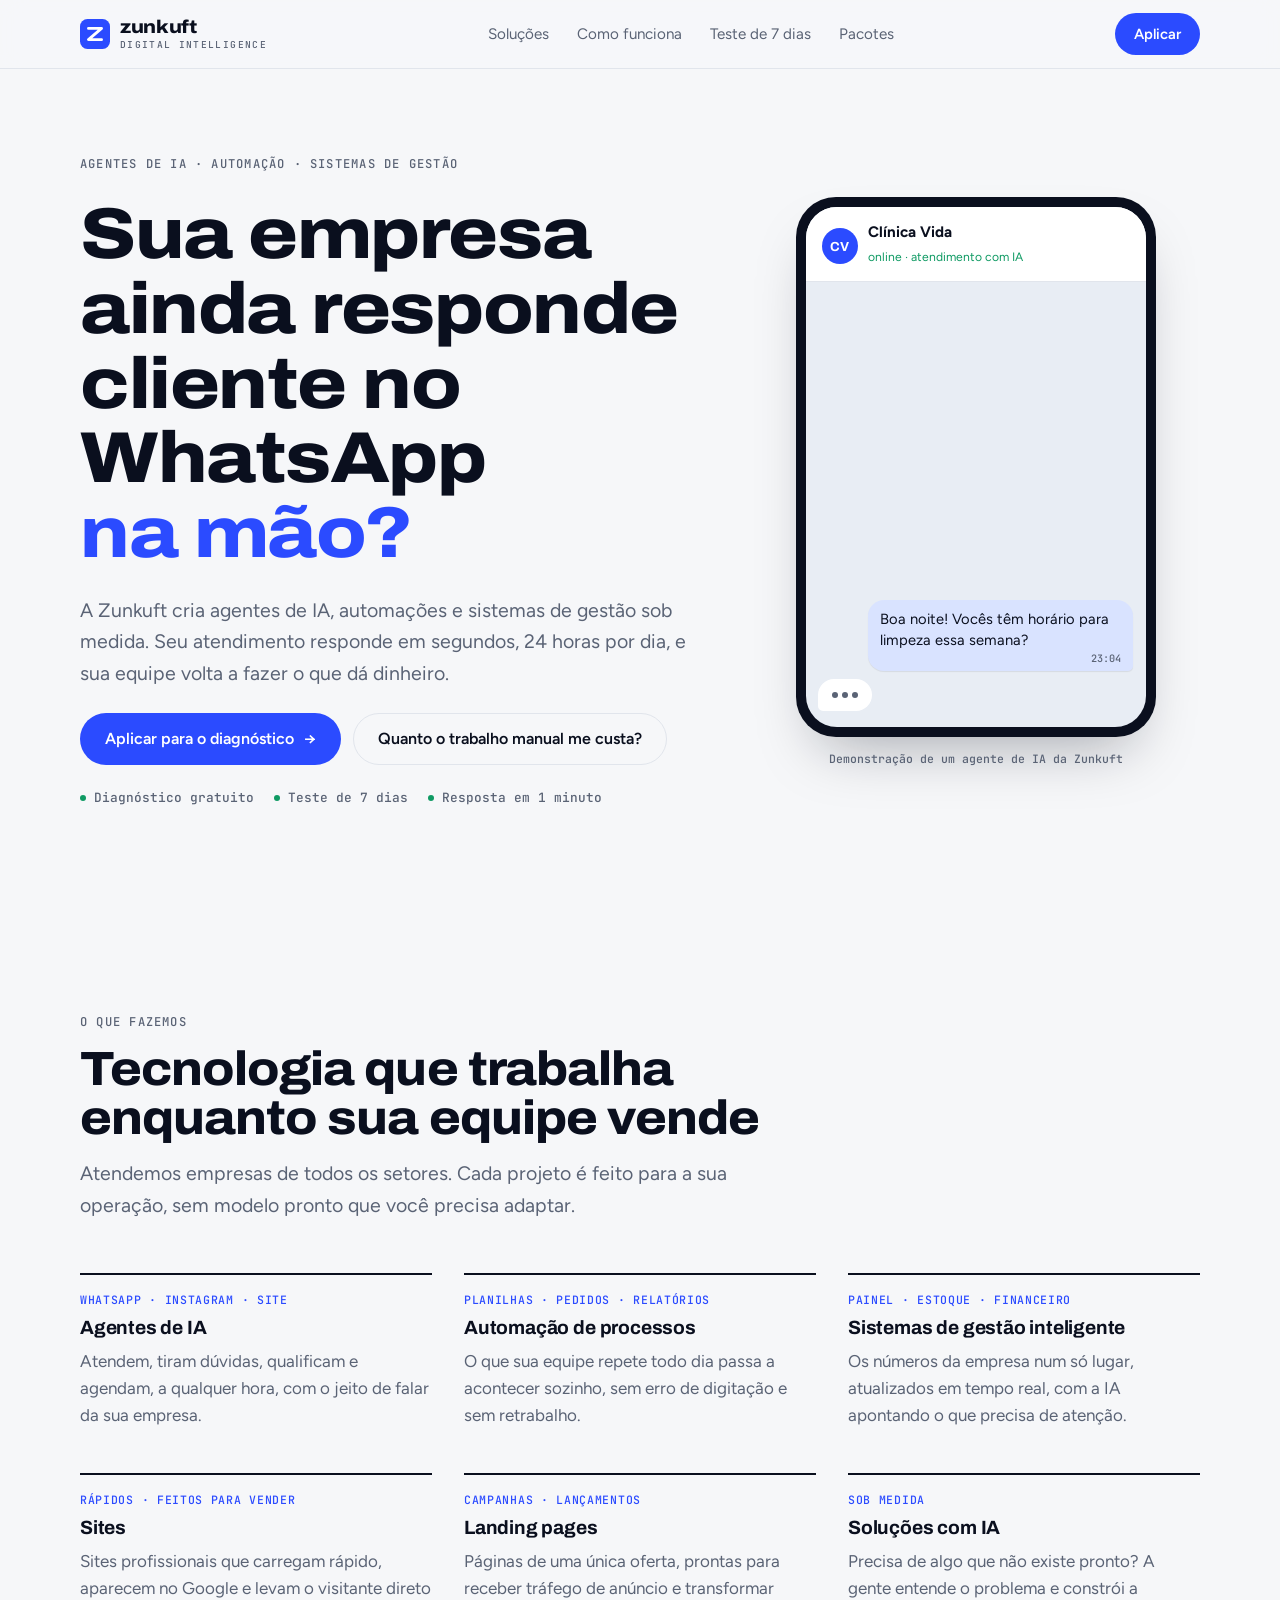
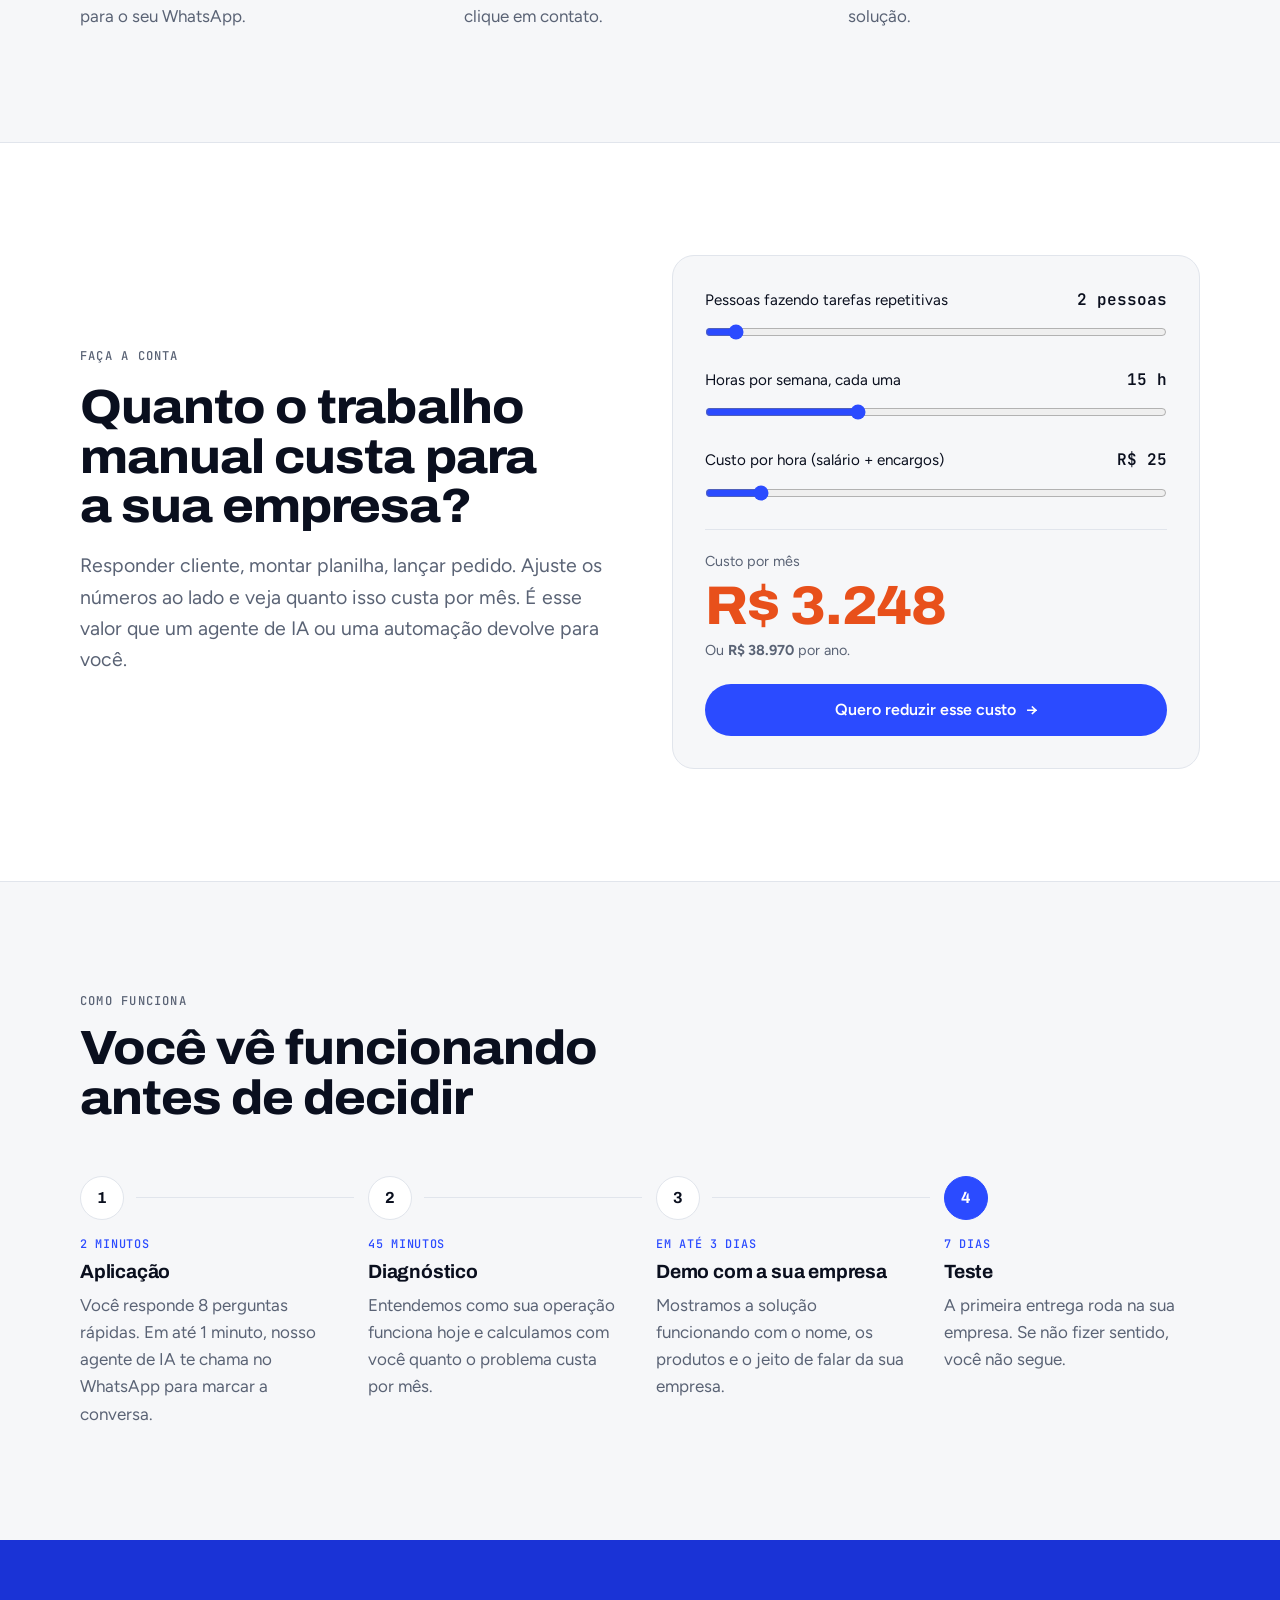
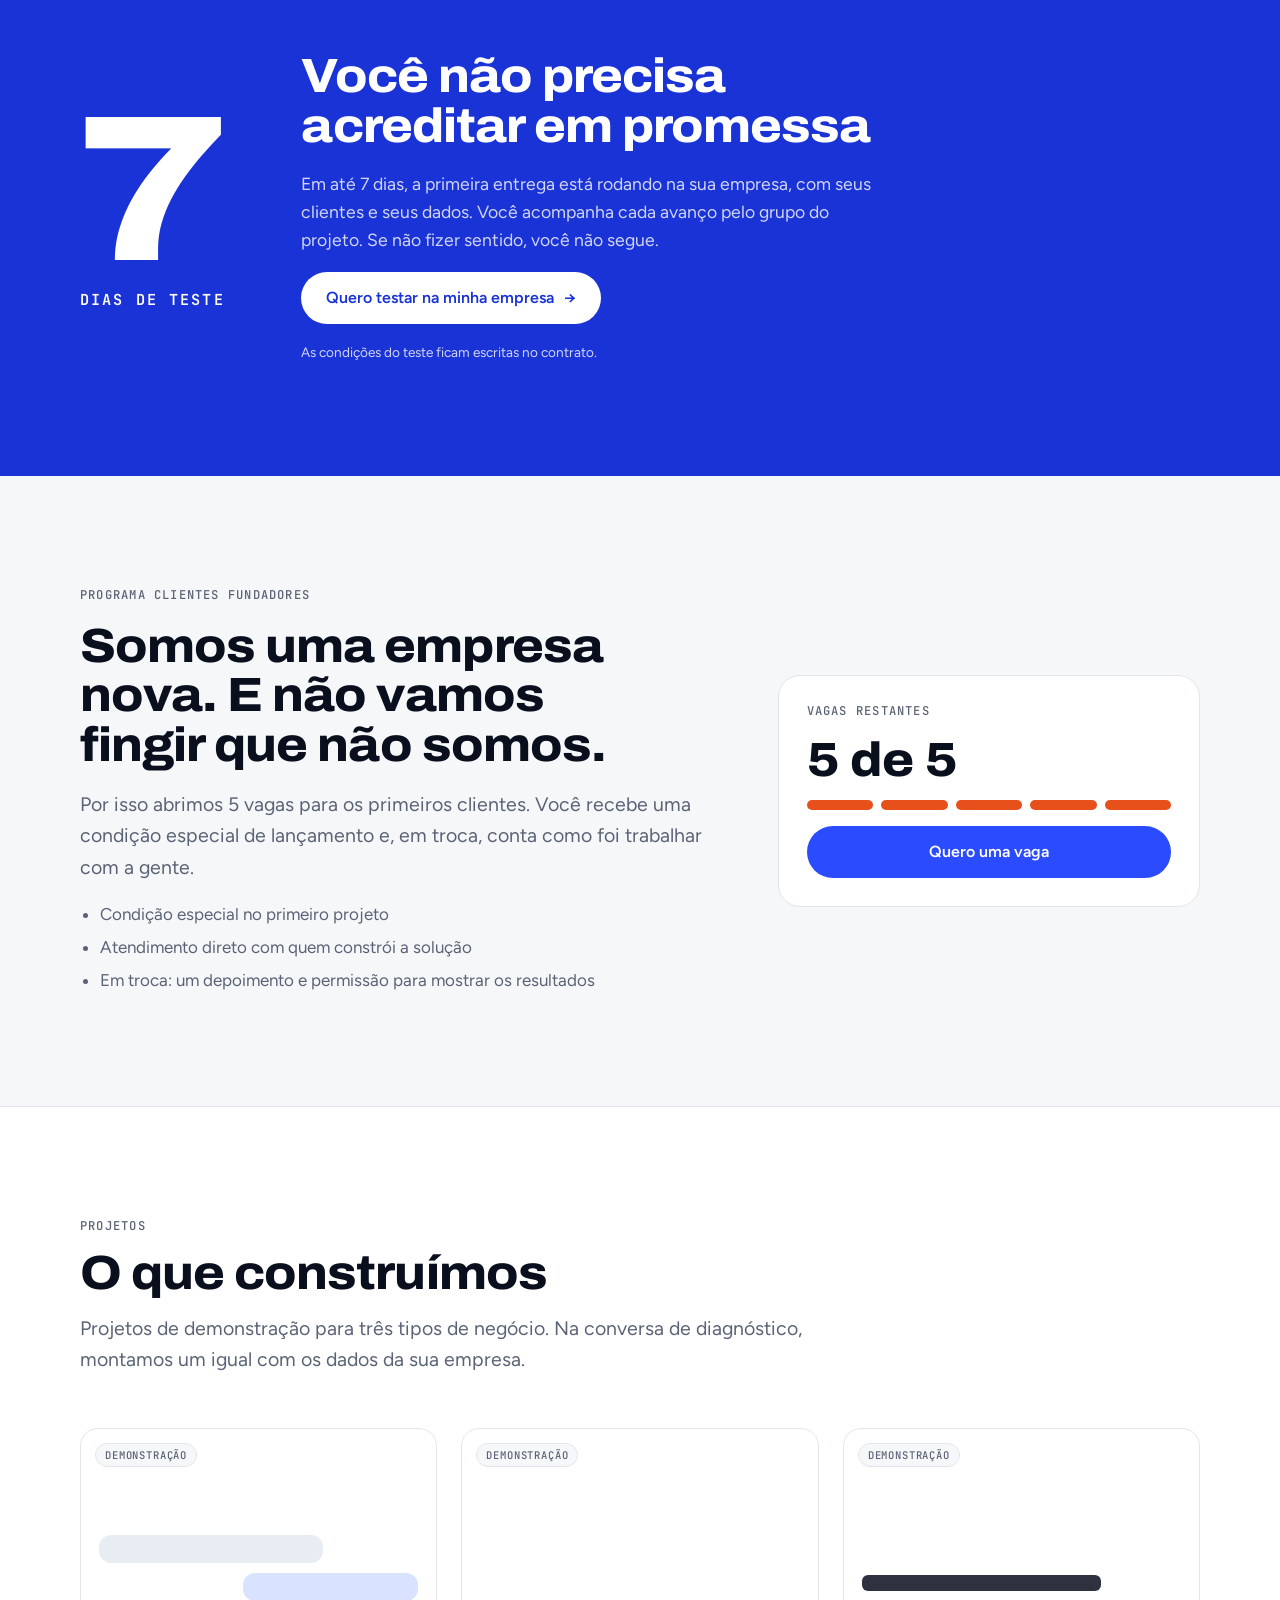
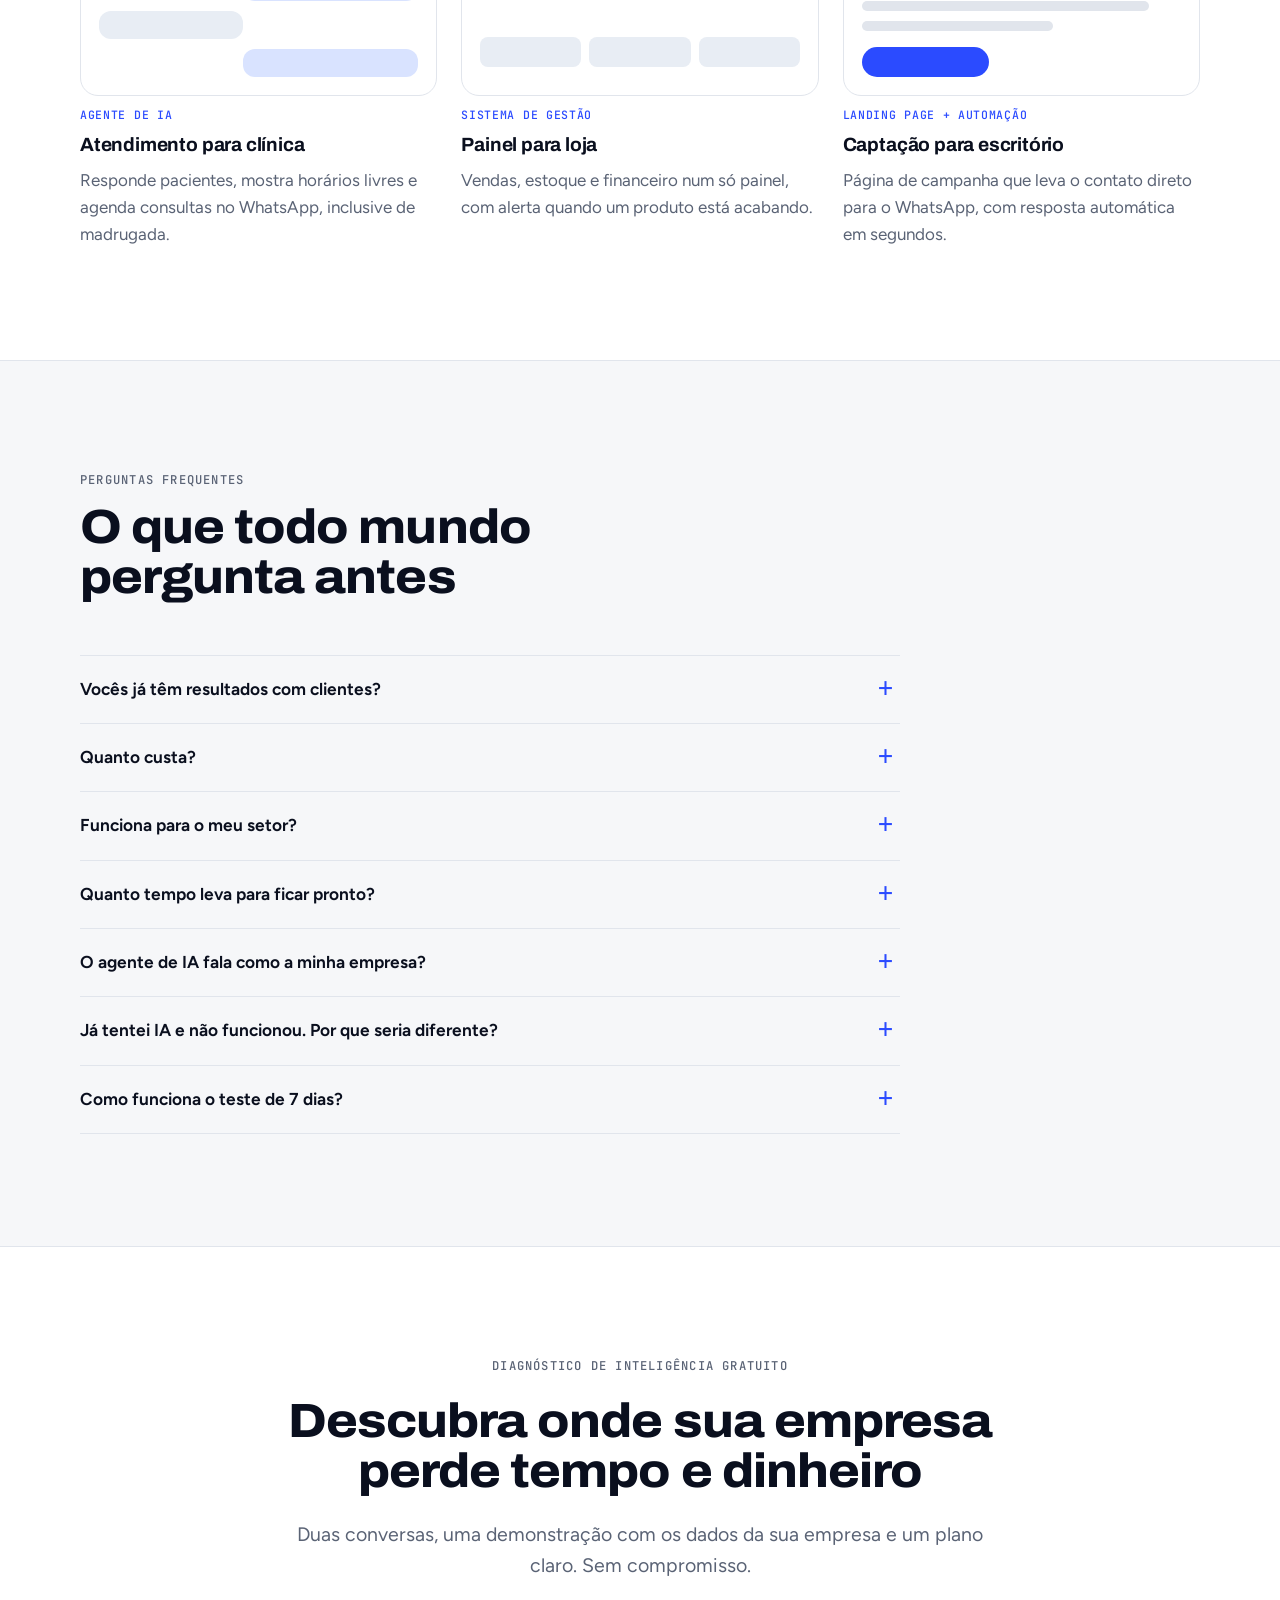
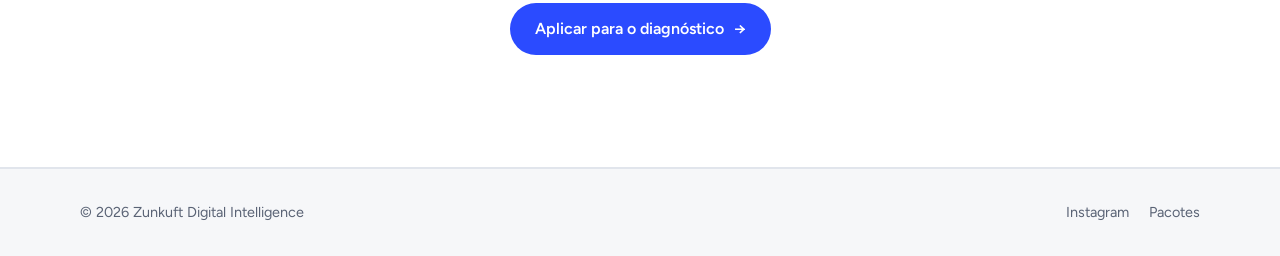
==== index.html @ 6cecbbf3 "Site da Zunkuft Digital Intelligence Página principal com aplicação de 8 perguntas e direcionamento " ====
<!doctype html>
<html lang="pt-BR">
<head>
<meta charset="utf-8">
<meta name="viewport" content="width=device-width, initial-scale=1, viewport-fit=cover">
<title>Zunkuft Digital Intelligence · Agentes de IA, automação e sistemas sob medida</title>
<meta name="description" content="A Zunkuft cria agentes de IA, automações, sistemas de gestão inteligente, sites e landing pages sob medida. Diagnóstico gratuito e teste de 7 dias.">
<meta name="theme-color" content="#2B4BFF">
<meta property="og:title" content="Zunkuft Digital Intelligence">
<meta property="og:description" content="Agentes de IA, automações e sistemas sob medida. Diagnóstico gratuito e teste de 7 dias.">
<meta property="og:type" content="website">
<link rel="icon" href="data:image/svg+xml,%3Csvg xmlns='http://www.w3.org/2000/svg' viewBox='0 0 32 32'%3E%3Crect width='32' height='32' rx='8' fill='%232B4BFF'/%3E%3Cpath d='M9 10h14L9 22h14' stroke='white' stroke-width='3' fill='none' stroke-linecap='round' stroke-linejoin='round'/%3E%3C/svg%3E">
<link rel="preconnect" href="https://fonts.googleapis.com">
<link rel="preconnect" href="https://fonts.gstatic.com" crossorigin>
<link rel="stylesheet" href="https://fonts.googleapis.com/css2?family=Archivo:wdth,wght@100..125,500..800&family=Figtree:wght@400;500;600;700&family=JetBrains+Mono:wght@500;600&display=swap">
<link rel="stylesheet" href="assets/style.css">
<script src="assets/config.js" defer></script>
<script src="assets/app.js" defer></script>
</head>
<body>
<a class="skip" href="#conteudo">Pular para o conteúdo</a>

<header class="top">
  <div class="container">
    <a class="brand" href="index.html" aria-label="Zunkuft Digital Intelligence, início">
      <svg viewBox="0 0 32 32" aria-hidden="true"><rect width="32" height="32" rx="8" fill="currentColor"/><path d="M9 10h14L9 22h14" stroke="#fff" stroke-width="3" fill="none" stroke-linecap="round" stroke-linejoin="round"/></svg>
      <span><b>zunkuft</b><small>Digital Intelligence</small></span>
    </a>
    <nav class="nav" aria-label="Principal">
      <a href="#solucoes">Soluções</a>
      <a href="#como-funciona">Como funciona</a>
      <a href="#teste">Teste de 7 dias</a>
      <a href="pacotes.html">Pacotes</a>
    </nav>
    <a class="btn btn-primary" href="#aplicar" data-aplicar>Aplicar</a>
  </div>
</header>

<main id="conteudo">

<section class="hero">
  <div class="container">
    <div class="hero-copy">
      <p class="eyebrow">Agentes de IA · Automação · Sistemas de gestão</p>
      <h1>Sua empresa ainda responde cliente no WhatsApp <em>na mão?</em></h1>
      <p class="lead">A Zunkuft cria agentes de IA, automações e sistemas de gestão sob medida. Seu atendimento responde em segundos, 24 horas por dia, e sua equipe volta a fazer o que dá dinheiro.</p>
      <div class="cta-row">
        <a class="btn btn-primary" href="#aplicar" data-aplicar>Aplicar para o diagnóstico <span class="arr" aria-hidden="true">→</span></a>
        <a class="btn btn-ghost" href="#custo">Quanto o trabalho manual me custa?</a>
      </div>
      <div class="proof"><span>Diagnóstico gratuito</span><span>Teste de 7 dias</span><span>Resposta em 1 minuto</span></div>
    </div>

    <div class="phone-wrap">
      <div class="phone" role="img" aria-label="Demonstração: um agente de IA atende uma paciente às 23h04 e agenda uma consulta em 41 segundos.">
        <div class="screen">
          <div class="chat-head">
            <div class="avatar" aria-hidden="true">CV</div>
            <div><b>Clínica Vida</b><small>online · atendimento com IA</small></div>
          </div>
          <div class="chat-body" id="chat" aria-hidden="true"></div>
        </div>
      </div>
      <p class="demo-note">Demonstração de um agente de IA da Zunkuft</p>
    </div>
  </div>
</section>

<section id="solucoes">
  <div class="container">
    <div class="sec-head">
      <p class="eyebrow">O que fazemos</p>
      <h2>Tecnologia que trabalha enquanto sua equipe vende</h2>
      <p class="lead">Atendemos empresas de todos os setores. Cada projeto é feito para a sua operação, sem modelo pronto que você precisa adaptar.</p>
    </div>
    <div class="sol">
      <article><span class="tag">WhatsApp · Instagram · Site</span><h3>Agentes de IA</h3><p>Atendem, tiram dúvidas, qualificam e agendam, a qualquer hora, com o jeito de falar da sua empresa.</p></article>
      <article><span class="tag">Planilhas · Pedidos · Relatórios</span><h3>Automação de processos</h3><p>O que sua equipe repete todo dia passa a acontecer sozinho, sem erro de digitação e sem retrabalho.</p></article>
      <article><span class="tag">Painel · Estoque · Financeiro</span><h3>Sistemas de gestão inteligente</h3><p>Os números da empresa num só lugar, atualizados em tempo real, com a IA apontando o que precisa de atenção.</p></article>
      <article><span class="tag">Rápidos · Feitos para vender</span><h3>Sites</h3><p>Sites profissionais que carregam rápido, aparecem no Google e levam o visitante direto para o seu WhatsApp.</p></article>
      <article><span class="tag">Campanhas · Lançamentos</span><h3>Landing pages</h3><p>Páginas de uma única oferta, prontas para receber tráfego de anúncio e transformar clique em contato.</p></article>
      <article><span class="tag">Sob medida</span><h3>Soluções com IA</h3><p>Precisa de algo que não existe pronto? A gente entende o problema e constrói a solução.</p></article>
    </div>
  </div>
</section>

<section class="band" id="custo">
  <div class="container custo">
    <div class="custo-copy">
      <p class="eyebrow">Faça a conta</p>
      <h2>Quanto o trabalho manual custa para a sua empresa?</h2>
      <p class="lead">Responder cliente, montar planilha, lançar pedido. Ajuste os números ao lado e veja quanto isso custa por mês. É esse valor que um agente de IA ou uma automação devolve para você.</p>
    </div>
    <div class="calc" id="calc">
      <div class="field">
        <div class="field-top"><label for="calc-pessoas">Pessoas fazendo tarefas repetitivas</label><output id="out-pessoas" for="calc-pessoas">2 pessoas</output></div>
        <input type="range" id="calc-pessoas" min="1" max="20" step="1" value="2">
      </div>
      <div class="field">
        <div class="field-top"><label for="calc-horas">Horas por semana, cada uma</label><output id="out-horas" for="calc-horas">15 h</output></div>
        <input type="range" id="calc-horas" min="1" max="44" step="1" value="15">
      </div>
      <div class="field">
        <div class="field-top"><label for="calc-custo">Custo por hora (salário + encargos)</label><output id="out-custo" for="calc-custo">R$ 25</output></div>
        <input type="range" id="calc-custo" min="10" max="150" step="5" value="25">
      </div>
      <div class="calc-out" aria-live="polite">
        <small>Custo por mês</small>
        <span class="big" id="calc-mes">R$ 3.248</span>
        <small>Ou <b id="calc-ano">R$ 38.970</b> por ano.</small>
      </div>
      <a class="btn btn-primary" href="#aplicar" data-aplicar data-from-calc>Quero reduzir esse custo <span class="arr" aria-hidden="true">→</span></a>
    </div>
  </div>
</section>

<section id="como-funciona">
  <div class="container">
    <div class="sec-head">
      <p class="eyebrow">Como funciona</p>
      <h2>Você vê funcionando antes de decidir</h2>
    </div>
    <ol class="steps">
      <li><span class="when">2 minutos</span><h3>Aplicação</h3><p>Você responde 8 perguntas rápidas. Em até 1 minuto, nosso agente de IA te chama no WhatsApp para marcar a conversa.</p></li>
      <li><span class="when">45 minutos</span><h3>Diagnóstico</h3><p>Entendemos como sua operação funciona hoje e calculamos com você quanto o problema custa por mês.</p></li>
      <li><span class="when">Em até 3 dias</span><h3>Demo com a sua empresa</h3><p>Mostramos a solução funcionando com o nome, os produtos e o jeito de falar da sua empresa.</p></li>
      <li><span class="when">7 dias</span><h3>Teste</h3><p>A primeira entrega roda na sua empresa. Se não fizer sentido, você não segue.</p></li>
    </ol>
  </div>
</section>

<section class="teste" id="teste">
  <div class="container">
    <div class="seven" aria-hidden="true">7<small>dias de teste</small></div>
    <div class="teste-copy">
      <h2>Você não precisa acreditar em promessa</h2>
      <p>Em até 7 dias, a primeira entrega está rodando na sua empresa, com seus clientes e seus dados. Você acompanha cada avanço pelo grupo do projeto. Se não fizer sentido, você não segue.</p>
      <a class="btn btn-light" href="#aplicar" data-aplicar>Quero testar na minha empresa <span class="arr" aria-hidden="true">→</span></a>
      <p class="fine">As condições do teste ficam escritas no contrato.</p>
    </div>
  </div>
</section>

<section id="fundadores">
  <div class="container fund">
    <div class="fund-copy">
      <p class="eyebrow">Programa Clientes Fundadores</p>
      <h2>Somos uma empresa nova. E não vamos fingir que não somos.</h2>
      <p class="lead">Por isso abrimos 5 vagas para os primeiros clientes. Você recebe uma condição especial de lançamento e, em troca, conta como foi trabalhar com a gente.</p>
      <ul>
        <li>Condição especial no primeiro projeto</li>
        <li>Atendimento direto com quem constrói a solução</li>
        <li>Em troca: um depoimento e permissão para mostrar os resultados</li>
      </ul>
    </div>
    <div class="vagas" aria-live="polite">
      <span class="eyebrow">Vagas restantes</span>
      <span class="n"><span data-vagas>5</span> de 5</span>
      <div class="dots" aria-hidden="true"></div>
      <a class="btn btn-primary" href="#aplicar" data-aplicar>Quero uma vaga</a>
    </div>
  </div>
</section>

<section class="band" id="projetos">
  <div class="container">
    <div class="sec-head">
      <p class="eyebrow">Projetos</p>
      <h2>O que construímos</h2>
      <p class="lead">Projetos de demonstração para três tipos de negócio. Na conversa de diagnóstico, montamos um igual com os dados da sua empresa.</p>
    </div>
    <div class="proj">
      <article>
        <div class="prev" aria-hidden="true"><span class="badge">Demonstração</span><div class="mk-b"></div><div class="mk-b r"></div><div class="mk-b s"></div><div class="mk-b r"></div></div>
        <span class="tag">Agente de IA</span><h3>Atendimento para clínica</h3><p>Responde pacientes, mostra horários livres e agenda consultas no WhatsApp, inclusive de madrugada.</p>
      </article>
      <article>
        <div class="prev" aria-hidden="true"><span class="badge">Demonstração</span><div class="mk-kpi"><i></i><i></i><i></i></div><div class="mk-bars"><i style="height:40%"></i><i style="height:55%"></i><i style="height:48%"></i><i style="height:70%"></i><i style="height:62%"></i><i style="height:90%"></i></div></div>
        <span class="tag">Sistema de gestão</span><h3>Painel para loja</h3><p>Vendas, estoque e financeiro num só painel, com alerta quando um produto está acabando.</p>
      </article>
      <article>
        <div class="prev" aria-hidden="true"><span class="badge">Demonstração</span><div class="mk-h"></div><div class="mk-l"></div><div class="mk-l s"></div><div class="mk-btn"></div></div>
        <span class="tag">Landing page + automação</span><h3>Captação para escritório</h3><p>Página de campanha que leva o contato direto para o WhatsApp, com resposta automática em segundos.</p>
      </article>
    </div>
  </div>
</section>

<section id="perguntas">
  <div class="container">
    <div class="sec-head">
      <p class="eyebrow">Perguntas frequentes</p>
      <h2>O que todo mundo pergunta antes</h2>
    </div>
    <div class="faq">
      <details><summary>Vocês já têm resultados com clientes?</summary><p>Somos uma empresa nova, por isso preferimos te mostrar funcionando. No diagnóstico você vê uma demonstração com os dados da sua empresa e ainda testa a primeira entrega por 7 dias antes de seguir.</p></details>
      <details><summary>Quanto custa?</summary><p>De R$ 1 mil a R$ 50 mil, conforme o tipo e a quantidade de soluções. Sites e landing pages têm <a href="pacotes.html">pacotes com preço fechado</a>. Agentes, automações e sistemas são orçados depois do diagnóstico, já com o retorno estimado.</p></details>
      <details><summary>Funciona para o meu setor?</summary><p>Atendemos empresas de todos os setores. Se a sua equipe repete tarefas, responde as mesmas perguntas ou junta números em planilha, existe espaço para IA e automação.</p></details>
      <details><summary>Quanto tempo leva para ficar pronto?</summary><p>A primeira entrega roda em até 7 dias. Projetos maiores são divididos em fases, para você ver resultado desde a primeira semana.</p></details>
      <details><summary>O agente de IA fala como a minha empresa?</summary><p>Sim. Ele aprende seus produtos, preços, horários e o tom que vocês usam com os clientes. Quando não souber responder, passa a conversa para uma pessoa da sua equipe.</p></details>
      <details><summary>Já tentei IA e não funcionou. Por que seria diferente?</summary><p>Porque você testa antes. A solução é feita para a sua operação, e o teste de 7 dias mostra na prática se ela resolve o seu problema.</p></details>
      <details><summary>Como funciona o teste de 7 dias?</summary><p>Depois da contratação, entregamos a primeira parte do projeto em até 7 dias. Se não fizer sentido para você, você não segue com o restante. As condições ficam escritas no contrato.</p></details>
    </div>
  </div>
</section>

<section class="final band">
  <div class="container">
    <p class="eyebrow">Diagnóstico de Inteligência gratuito</p>
    <h2>Descubra onde sua empresa perde tempo e dinheiro</h2>
    <p class="lead">Duas conversas, uma demonstração com os dados da sua empresa e um plano claro. Sem compromisso.</p>
    <div class="cta-row" style="justify-content:center">
      <a class="btn btn-primary" href="#aplicar" data-aplicar>Aplicar para o diagnóstico <span class="arr" aria-hidden="true">→</span></a>
      <a class="btn btn-ghost" href="#" data-wa="Olá! Vim pelo site da Zunkuft e quero saber mais.">Falar no WhatsApp</a>
    </div>
  </div>
</section>

</main>

<footer>
  <div class="container">
    <span>© <span data-ano>2026</span> Zunkuft Digital Intelligence</span>
    <nav aria-label="Rodapé">
      <a href="#" data-ig target="_blank" rel="noopener">Instagram</a>
      <a href="#" data-wa="Olá! Vim pelo site da Zunkuft.">WhatsApp</a>
      <a href="pacotes.html">Pacotes</a>
    </nav>
  </div>
</footer>

<dialog class="apl" id="aplicacao" aria-labelledby="apl-title">
  <form novalidate>
    <div class="apl-head">
      <div class="bar" aria-hidden="true"><i></i></div>
      <span class="count" aria-live="polite">1 de 8</span>
      <button type="button" class="x" data-close aria-label="Fechar aplicação">×</button>
    </div>
    <div class="apl-body"></div>
    <div class="apl-foot">
      <button type="button" class="btn btn-ghost" data-back>Voltar</button>
      <button type="submit" class="btn btn-primary" data-next>Continuar <span class="arr" aria-hidden="true">→</span></button>
    </div>
  </form>
</dialog>
</body>
</html>
---- assets/style.css ----
/* Zunkuft Digital Intelligence: cobalto como marca, laranja só para dinheiro e urgência. */
:root{
  --bg:#F6F7F9; --surface:#FFFFFF; --ink:#0A0F1E; --muted:#5A6375; --line:#E1E5EC;
  --brand:#2B4BFF; --brand-press:#1C37D6; --on-brand:#FFFFFF;
  --signal:#E8501B; --ok:#0F9A63;
  --band:#1A33D6; --on-band:#FFFFFF;
  --chat:#E8EDF4; --b-in:#FFFFFF; --b-out:#D9E3FF;
  --shade:rgba(10,15,30,.08); --shade-strong:rgba(10,15,30,.35);
  --f-display:"Archivo","Arial",system-ui,sans-serif;
  --f-body:"Figtree",system-ui,-apple-system,"Segoe UI",sans-serif;
  --f-mono:"JetBrains Mono",ui-monospace,Consolas,monospace;
  color-scheme:light;
}
@media (prefers-color-scheme:dark){
  :root{
    --bg:#090D16; --surface:#111726; --ink:#EEF1F6; --muted:#9AA3B5; --line:#222B3C;
    --brand:#6F86FF; --brand-press:#8FA1FF; --on-brand:#0A0F1E;
    --signal:#FF7A4A; --ok:#3CC48A;
    --band:#2238D9; --on-band:#FFFFFF;
    --chat:#0E1421; --b-in:#1A2233; --b-out:#26336E;
    --shade:rgba(0,0,0,.3); --shade-strong:rgba(0,0,0,.6);
    color-scheme:dark;
  }
}

*{box-sizing:border-box}
[hidden]{display:none!important}
html{scroll-behavior:smooth;-webkit-text-size-adjust:100%}
body{margin:0;background:var(--bg);color:var(--ink);font:400 17px/1.6 var(--f-body);-webkit-font-smoothing:antialiased;-webkit-tap-highlight-color:transparent}
img,svg{display:block;max-width:100%}
a{color:inherit}
:focus-visible{outline:2px solid var(--brand);outline-offset:3px;border-radius:6px}
.container{max-width:1160px;margin:0 auto;padding-left:max(20px,env(safe-area-inset-left,0px));padding-right:max(20px,env(safe-area-inset-right,0px))}
h1,h2,h3{font-family:var(--f-display);margin:0;text-wrap:balance;line-height:1.04;letter-spacing:-.02em}
h1{font-size:clamp(2.4rem,5.8vw,4.5rem);font-weight:800;font-stretch:112%}
h2{font-size:clamp(1.9rem,4vw,3rem);font-weight:780;font-stretch:108%}
h3{font-size:1.2rem;font-weight:700;letter-spacing:-.01em}
p{margin:0}
.eyebrow{font:500 .76rem/1.3 var(--f-mono);letter-spacing:.1em;text-transform:uppercase;color:var(--muted)}
.lead{font-size:clamp(1.05rem,1.6vw,1.22rem);color:var(--muted);max-width:56ch}
.muted{color:var(--muted)}
section{padding-block:clamp(64px,10vw,112px)}
.sec-head{display:grid;gap:14px;max-width:760px;margin-bottom:clamp(32px,5vw,52px)}
.skip{position:absolute;left:-999px;top:8px;background:var(--brand);color:var(--on-brand);padding:8px 14px;border-radius:8px;z-index:50}
.skip:focus{left:12px}

/* Botões */
.btn{display:inline-flex;align-items:center;justify-content:center;gap:10px;min-height:52px;padding:0 24px;border-radius:999px;font:600 1rem/1.1 var(--f-body);text-decoration:none;border:1px solid transparent;cursor:pointer;text-align:center;transition:transform .16s ease-out,background-color .16s ease-out,border-color .16s ease-out,color .16s ease-out;user-select:none;-webkit-user-select:none}
.btn:active{transform:scale(.97)}
.btn-primary{background:var(--brand);color:var(--on-brand)}
.btn-ghost{background:transparent;border-color:var(--line);color:var(--ink)}
.btn-light{background:var(--on-band);color:var(--band)}
.btn .arr{transition:transform .2s ease-out}
@media (hover:hover){
  .btn-primary:hover{background:var(--brand-press)}
  .btn-ghost:hover{border-color:var(--ink)}
  .btn:hover .arr{transform:translateX(3px)}
}

/* Topo */
.top{position:sticky;top:0;z-index:20;background:color-mix(in srgb,var(--bg) 84%,transparent);-webkit-backdrop-filter:saturate(1.4) blur(12px);backdrop-filter:saturate(1.4) blur(12px);border-bottom:1px solid var(--line);padding-top:env(safe-area-inset-top,0px)}
.top .container{display:flex;align-items:center;justify-content:space-between;height:68px;gap:16px}
.brand{display:flex;align-items:center;gap:10px;text-decoration:none;color:var(--ink);min-width:0}
.brand svg{width:30px;height:30px;color:var(--brand);flex:none}
.brand b{display:block;font:800 1.15rem/1 var(--f-display);font-stretch:115%;letter-spacing:-.02em}
.brand small{display:block;font:500 .6rem/1 var(--f-mono);letter-spacing:.14em;text-transform:uppercase;color:var(--muted);margin-top:4px;white-space:nowrap}
.nav{display:flex;gap:28px;align-items:center}
.nav a{text-decoration:none;font-size:.95rem;color:var(--muted);transition:color .15s}
.nav a:hover{color:var(--ink)}
.top .btn{min-height:42px;padding:0 18px;font-size:.92rem;flex:none}
@media (max-width:920px){.nav{display:none}}
@media (max-width:440px){.brand small{display:none}.top .btn{padding:0 14px;font-size:.88rem}}

/* Hero */
.hero{padding-block:clamp(40px,7vw,88px) clamp(56px,8vw,96px)}
.hero .container{display:grid;grid-template-columns:minmax(0,1.15fr) minmax(0,.85fr);gap:clamp(36px,5vw,72px);align-items:center}
@media (max-width:920px){.hero .container{grid-template-columns:1fr}}
.hero-copy{display:grid;gap:24px;min-width:0}
.hero h1 em{font-style:normal;color:var(--brand)}
.cta-row{display:flex;flex-wrap:wrap;gap:12px}
.proof{display:flex;flex-wrap:wrap;gap:8px 20px;font:500 .8rem/1.4 var(--f-mono);color:var(--muted)}
.proof span::before{content:"";display:inline-block;width:6px;height:6px;border-radius:50%;background:var(--ok);margin-right:8px;vertical-align:middle}

/* Celular com a conversa */
.phone-wrap{display:grid;justify-items:center;gap:14px;min-width:0}
.phone{width:100%;max-width:360px;border-radius:40px;padding:10px;background:#0A0F1E;box-shadow:0 30px 60px -24px var(--shade-strong)}
.screen{border-radius:31px;overflow:hidden;background:var(--chat);display:flex;flex-direction:column;height:520px}
.chat-head{display:flex;align-items:center;gap:10px;padding:16px 16px 12px;background:var(--surface);border-bottom:1px solid var(--line)}
.avatar{width:36px;height:36px;border-radius:50%;background:var(--brand);color:var(--on-brand);display:grid;place-items:center;font:700 .82rem var(--f-display);flex:none}
.chat-head b{display:block;font-size:.95rem;line-height:1.2}
.chat-head small{color:var(--ok);font-size:.76rem}
.chat-body{flex:1;display:flex;flex-direction:column;justify-content:flex-end;gap:8px;padding:16px 12px;overflow:hidden;-webkit-mask-image:linear-gradient(to bottom,transparent,#000 48px);mask-image:linear-gradient(to bottom,transparent,#000 48px)}
.bubble{max-width:84%;padding:9px 12px 6px;border-radius:16px;font-size:.92rem;line-height:1.4;box-shadow:0 1px 1px var(--shade);animation:pop .3s cubic-bezier(.2,.9,.3,1.1) both}
.bubble.cli{align-self:flex-end;background:var(--b-out);border-bottom-right-radius:5px;transform-origin:bottom right}
.bubble.ia{align-self:flex-start;background:var(--b-in);border-bottom-left-radius:5px;transform-origin:bottom left}
.bubble time{display:block;text-align:right;font:500 .64rem var(--f-mono);color:var(--muted);margin-top:2px}
.typing{align-self:flex-start;background:var(--b-in);border-radius:16px;border-bottom-left-radius:5px;padding:13px 14px;display:flex;gap:4px;animation:pop .2s both}
.typing i{width:6px;height:6px;border-radius:50%;background:var(--muted);animation:blink 1s infinite}
.typing i:nth-child(2){animation-delay:.15s}
.typing i:nth-child(3){animation-delay:.3s}
.chat-status{align-self:center;font:500 .72rem var(--f-mono);background:var(--surface);color:var(--ok);padding:6px 12px;border-radius:99px;animation:pop .3s both;margin-top:4px}
.demo-note{font:500 .72rem var(--f-mono);color:var(--muted);text-align:center}
@keyframes pop{from{opacity:0;transform:translateY(6px) scale(.96)}to{opacity:1;transform:none}}
@keyframes blink{0%,60%,100%{opacity:.3}30%{opacity:1}}
@media (max-width:480px){.screen{height:470px}}

/* Soluções */
.sol{display:grid;grid-template-columns:repeat(3,minmax(0,1fr));gap:44px 32px}
@media (max-width:920px){.sol{grid-template-columns:repeat(2,minmax(0,1fr))}}
@media (max-width:600px){.sol{grid-template-columns:1fr;gap:32px}}
.sol article{border-top:2px solid var(--ink);padding-top:18px;display:grid;gap:10px;align-content:start}
.tag{font:500 .72rem/1.3 var(--f-mono);letter-spacing:.06em;color:var(--brand);text-transform:uppercase}
.sol p{color:var(--muted)}

/* Calculadora de custo */
.band{background:var(--surface);border-block:1px solid var(--line)}
.custo{display:grid;grid-template-columns:minmax(0,1fr) minmax(0,1fr);gap:clamp(32px,5vw,64px);align-items:center}
@media (max-width:920px){.custo{grid-template-columns:1fr}}
.custo-copy{display:grid;gap:18px}
.calc{background:var(--bg);border:1px solid var(--line);border-radius:22px;padding:clamp(20px,4vw,32px);display:grid;gap:22px;min-width:0}
.field{display:grid;gap:6px}
.field-top{display:flex;justify-content:space-between;align-items:baseline;gap:12px;font-size:.95rem}
.field-top output{font:600 1rem var(--f-mono);font-variant-numeric:tabular-nums;white-space:nowrap}
input[type=range]{width:100%;accent-color:var(--brand);height:28px;margin:0}
.calc-out{border-top:1px solid var(--line);padding-top:20px;display:grid;gap:6px}
.calc-out .big{font:800 clamp(2.4rem,6vw,3.4rem)/1 var(--f-display);font-stretch:105%;font-variant-numeric:tabular-nums;color:var(--signal);letter-spacing:-.02em}
.calc-out small{color:var(--muted);font-size:.9rem}
.calc .btn{width:100%}

/* Como funciona */
.steps{display:grid;grid-template-columns:repeat(4,minmax(0,1fr));gap:32px;counter-reset:s;padding:0;margin:0}
.steps li{list-style:none;display:grid;gap:10px;align-content:start;position:relative;padding-top:60px}
.steps li::before{counter-increment:s;content:counter(s);position:absolute;top:0;left:0;width:42px;height:42px;border-radius:50%;display:grid;place-items:center;background:var(--surface);border:1px solid var(--line);font:700 1rem var(--f-display)}
.steps li::after{content:"";position:absolute;top:21px;left:56px;right:-18px;height:1px;background:var(--line)}
.steps li:last-child::after{display:none}
.steps li:last-child::before{background:var(--brand);color:var(--on-brand);border-color:var(--brand)}
.steps .when{font:500 .74rem var(--f-mono);color:var(--brand);text-transform:uppercase;letter-spacing:.06em}
.steps p{color:var(--muted)}
@media (max-width:920px){.steps{grid-template-columns:repeat(2,minmax(0,1fr))}.steps li::after{display:none}}
@media (max-width:560px){.steps{grid-template-columns:1fr;gap:28px}}

/* Teste de 7 dias */
.teste{background:var(--band);color:var(--on-band)}
.teste .container{display:grid;grid-template-columns:auto minmax(0,1fr);gap:clamp(28px,6vw,88px);align-items:center}
@media (max-width:760px){.teste .container{grid-template-columns:1fr}}
.seven{font:800 clamp(6.5rem,19vw,13rem)/.8 var(--f-display);font-stretch:118%;letter-spacing:-.05em}
.seven small{display:block;font:600 .95rem/1 var(--f-mono);letter-spacing:.14em;text-transform:uppercase;margin-top:18px}
.teste-copy{display:grid;gap:18px;justify-items:start}
.teste-copy p{color:color-mix(in srgb,var(--on-band) 80%,transparent);max-width:52ch;font-size:1.1rem}
.teste-copy .fine{font-size:.85rem}

/* Clientes Fundadores */
.fund{display:grid;grid-template-columns:minmax(0,1.2fr) minmax(0,.8fr);gap:clamp(32px,5vw,64px);align-items:center}
@media (max-width:860px){.fund{grid-template-columns:1fr}}
.fund-copy{display:grid;gap:18px}
.fund-copy ul{margin:0;padding-left:20px;display:grid;gap:6px;color:var(--muted)}
.vagas{background:var(--surface);border:1px solid var(--line);border-radius:22px;padding:28px;display:grid;gap:16px}
.vagas .n{font:800 3rem/1 var(--f-display);font-stretch:108%;font-variant-numeric:tabular-nums}
.dots{display:grid;grid-template-columns:repeat(5,1fr);gap:8px}
.dots i{height:10px;border-radius:99px;background:var(--line)}
.dots i.on{background:var(--signal)}

/* Projetos */
.proj{display:grid;grid-template-columns:repeat(3,minmax(0,1fr));gap:24px}
@media (max-width:920px){.proj{grid-template-columns:1fr 1fr}}
@media (max-width:600px){.proj{grid-template-columns:1fr}}
.proj article{display:grid;gap:12px;align-content:start}
.proj p{color:var(--muted)}
.prev{aspect-ratio:4/3;max-width:100%;border-radius:18px;background:var(--surface);border:1px solid var(--line);padding:18px;display:grid;gap:10px;align-content:end;overflow:hidden;position:relative}
.badge{position:absolute;top:14px;left:14px;font:500 .66rem var(--f-mono);text-transform:uppercase;letter-spacing:.08em;padding:4px 9px;border-radius:99px;background:var(--bg);border:1px solid var(--line);color:var(--muted)}
.mk-b{height:28px;border-radius:12px;background:var(--chat);width:70%}
.mk-b.r{justify-self:end;background:var(--b-out);width:55%}
.mk-b.s{width:45%}
.mk-bars{display:flex;align-items:flex-end;gap:8px;height:70%}
.mk-bars i{flex:1;border-radius:6px 6px 2px 2px;background:var(--line)}
.mk-bars i:last-child{background:var(--brand)}
.mk-kpi{display:flex;gap:8px}
.mk-kpi i{flex:1;height:30px;border-radius:8px;background:var(--chat)}
.mk-h{height:16px;border-radius:6px;background:var(--ink);width:75%;opacity:.85}
.mk-l{height:10px;border-radius:6px;background:var(--line);width:90%}
.mk-l.s{width:60%}
.mk-btn{height:30px;width:40%;border-radius:99px;background:var(--brand);margin-top:6px}

/* Perguntas */
.faq{max-width:820px;border-top:1px solid var(--line)}
.faq details{border-bottom:1px solid var(--line)}
.faq summary{list-style:none;cursor:pointer;padding:22px 44px 22px 0;font:650 1.08rem/1.35 var(--f-body);position:relative}
.faq summary::-webkit-details-marker{display:none}
.faq summary::after{content:"+";position:absolute;right:6px;top:17px;font:400 1.7rem/1 var(--f-display);color:var(--brand);transition:transform .2s ease-out}
.faq details[open] summary::after{transform:rotate(45deg)}
.faq details p{padding:0 0 22px;color:var(--muted);max-width:68ch}

/* Chamada final e rodapé */
.final{text-align:center}
.final .container{display:grid;gap:22px;justify-items:center}
.final .lead{margin:0 auto}
footer{border-top:1px solid var(--line);padding-block:32px calc(32px + env(safe-area-inset-bottom,0px));font-size:.9rem;color:var(--muted)}
footer .container{display:flex;flex-wrap:wrap;gap:16px 28px;justify-content:space-between;align-items:center}
footer nav{display:flex;flex-wrap:wrap;gap:20px}
footer a{text-decoration:none}
footer a:hover{color:var(--ink)}

/* Pacotes */
.pk{display:grid;grid-template-columns:repeat(3,minmax(0,1fr));gap:20px;align-items:stretch}
@media (max-width:920px){.pk{grid-template-columns:1fr;max-width:520px}}
.pk article{background:var(--surface);border:1px solid var(--line);border-radius:22px;padding:28px;display:flex;flex-direction:column;gap:18px}
.pk article.rec{border-color:var(--brand);box-shadow:0 0 0 1px var(--brand)}
.pk .tag{display:flex;justify-content:space-between;gap:8px}
.price{font:800 2.5rem/1 var(--f-display);font-stretch:105%;letter-spacing:-.02em;font-variant-numeric:tabular-nums}
.price small{display:block;font:500 .85rem/1.3 var(--f-body);color:var(--muted);margin-top:8px;letter-spacing:0}
.pk ul{margin:0;padding-left:20px;display:grid;gap:6px;color:var(--muted)}
.pk .btn{margin-top:auto;width:100%}
.upsell{margin-top:40px;background:var(--surface);border:1px solid var(--line);border-radius:22px;padding:clamp(22px,4vw,36px);display:flex;flex-wrap:wrap;gap:20px;align-items:center;justify-content:space-between}
.upsell div{display:grid;gap:8px;max-width:60ch}

/* Aplicação */
dialog.apl{width:min(600px,calc(100% - 32px));max-height:min(740px,calc(100dvh - 32px));border:0;border-radius:24px;padding:0;background:var(--surface);color:var(--ink);box-shadow:0 40px 80px -20px rgba(0,0,0,.4);overflow:hidden}
dialog.apl::backdrop{background:rgba(6,10,20,.58);-webkit-backdrop-filter:blur(3px);backdrop-filter:blur(3px)}
dialog.apl[open]{animation:dlg .24s cubic-bezier(.2,.8,.2,1)}
@keyframes dlg{from{opacity:0;transform:translateY(14px) scale(.98)}}
@media (max-width:560px){dialog.apl{width:100%;max-width:100%;height:100dvh;max-height:100dvh;border-radius:0;margin:0}}
.apl form{display:flex;flex-direction:column;height:100%;max-height:inherit}
.apl-head{display:flex;align-items:center;gap:14px;padding:16px 18px;padding-top:max(16px,env(safe-area-inset-top,0px))}
.bar{flex:1;height:4px;background:var(--line);border-radius:99px;overflow:hidden}
.bar i{display:block;height:100%;width:0;background:var(--brand);border-radius:99px;transition:width .3s ease-out}
.count{font:500 .76rem var(--f-mono);color:var(--muted);min-width:54px;text-align:right;font-variant-numeric:tabular-nums}
.x{width:40px;height:40px;border-radius:50%;border:1px solid var(--line);background:none;color:var(--ink);cursor:pointer;font-size:1.3rem;line-height:1;display:grid;place-items:center;flex:none}
.apl-body{padding:8px 28px 24px;display:grid;gap:18px;align-content:start;flex:1;overflow-y:auto;overscroll-behavior:contain}
@media (max-width:560px){.apl-body{padding:8px 20px 24px}}
.apl-body h2{font-size:clamp(1.5rem,4.6vw,1.9rem);font-stretch:104%}
.apl-body .hint{color:var(--muted);margin-top:-8px}
.opts{display:grid;gap:10px}
.opt{text-align:left;padding:16px 18px;border-radius:14px;border:1px solid var(--line);background:var(--bg);color:var(--ink);font:500 1.02rem/1.3 var(--f-body);cursor:pointer;transition:border-color .15s,background-color .15s,transform .12s ease-out;display:flex;justify-content:space-between;align-items:center;gap:12px}
.opt::after{content:"";width:18px;height:18px;border-radius:50%;border:1.5px solid var(--line);flex:none;transition:border-color .15s,background-color .15s,box-shadow .15s}
.opt:active{transform:scale(.985)}
.opt[aria-pressed="true"]{border-color:var(--brand);background:color-mix(in srgb,var(--brand) 9%,var(--surface))}
.opt[aria-pressed="true"]::after{border-color:var(--brand);background:var(--brand);box-shadow:inset 0 0 0 3px var(--surface)}
@media (hover:hover){.opt:hover{border-color:var(--ink)}}
.inp{display:grid;gap:6px;font-size:.92rem;color:var(--muted)}
.inp input,.inp textarea{font:500 1.05rem/1.4 var(--f-body);padding:14px 16px;border-radius:12px;border:1px solid var(--line);background:var(--bg);color:var(--ink);width:100%}
.inp textarea{min-height:120px;resize:vertical}
.inp input:focus,.inp textarea:focus{outline:2px solid var(--brand);outline-offset:0;border-color:transparent}
.err{color:var(--signal);font-size:.9rem;min-height:1.3em}
.apl-foot{display:flex;justify-content:space-between;gap:12px;padding:14px 18px;padding-bottom:max(14px,env(safe-area-inset-bottom,0px));border-top:1px solid var(--line);background:var(--surface)}
.apl-foot .btn{min-height:48px}
.apl-foot .btn-primary{margin-left:auto}
.step-in{animation:stepin .22s ease-out}
@keyframes stepin{from{opacity:0;transform:translateX(10px)}}
.result{display:grid;gap:14px}
.result .btn{width:100%}
.result .ok{width:52px;height:52px;border-radius:50%;background:color-mix(in srgb,var(--ok) 15%,transparent);color:var(--ok);display:grid;place-items:center;font-size:1.5rem}

@media (prefers-reduced-motion:reduce){
  html{scroll-behavior:auto}
  *,*::before,*::after{animation:none!important;transition:none!important}
}
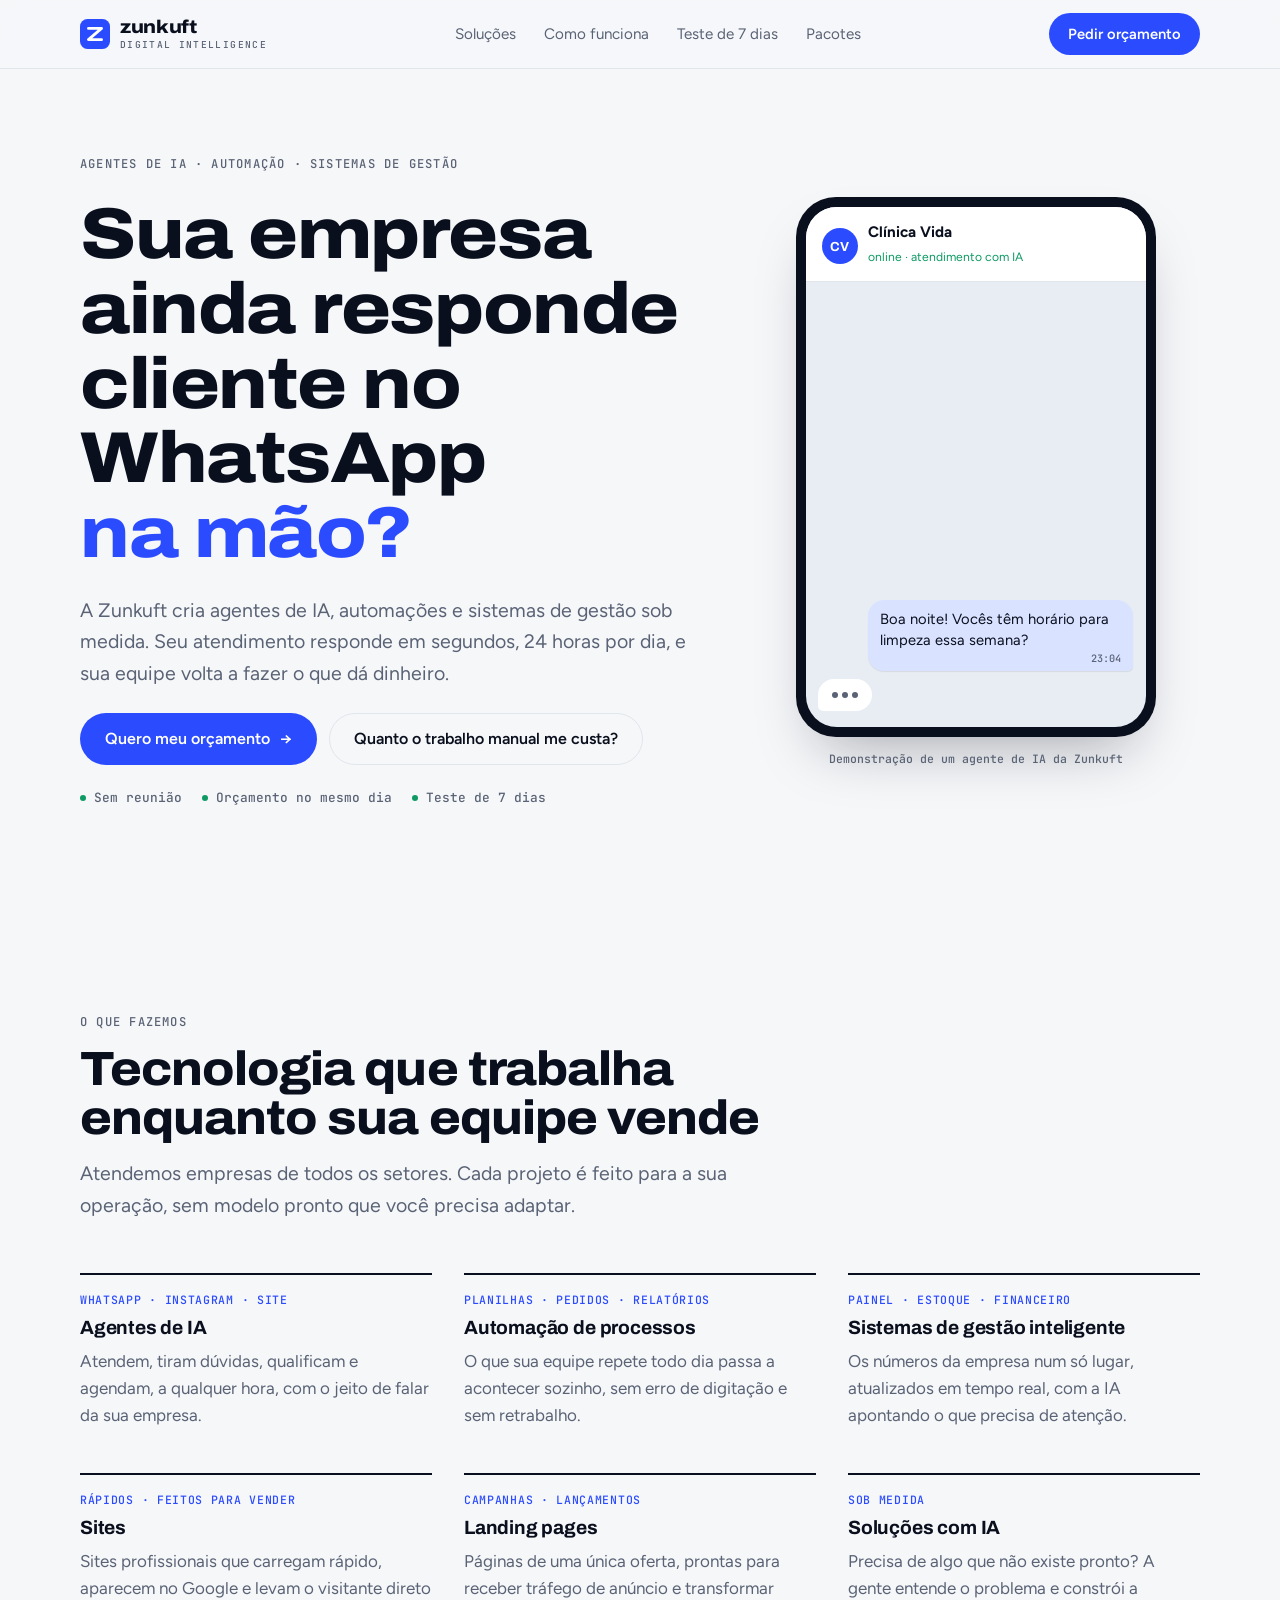
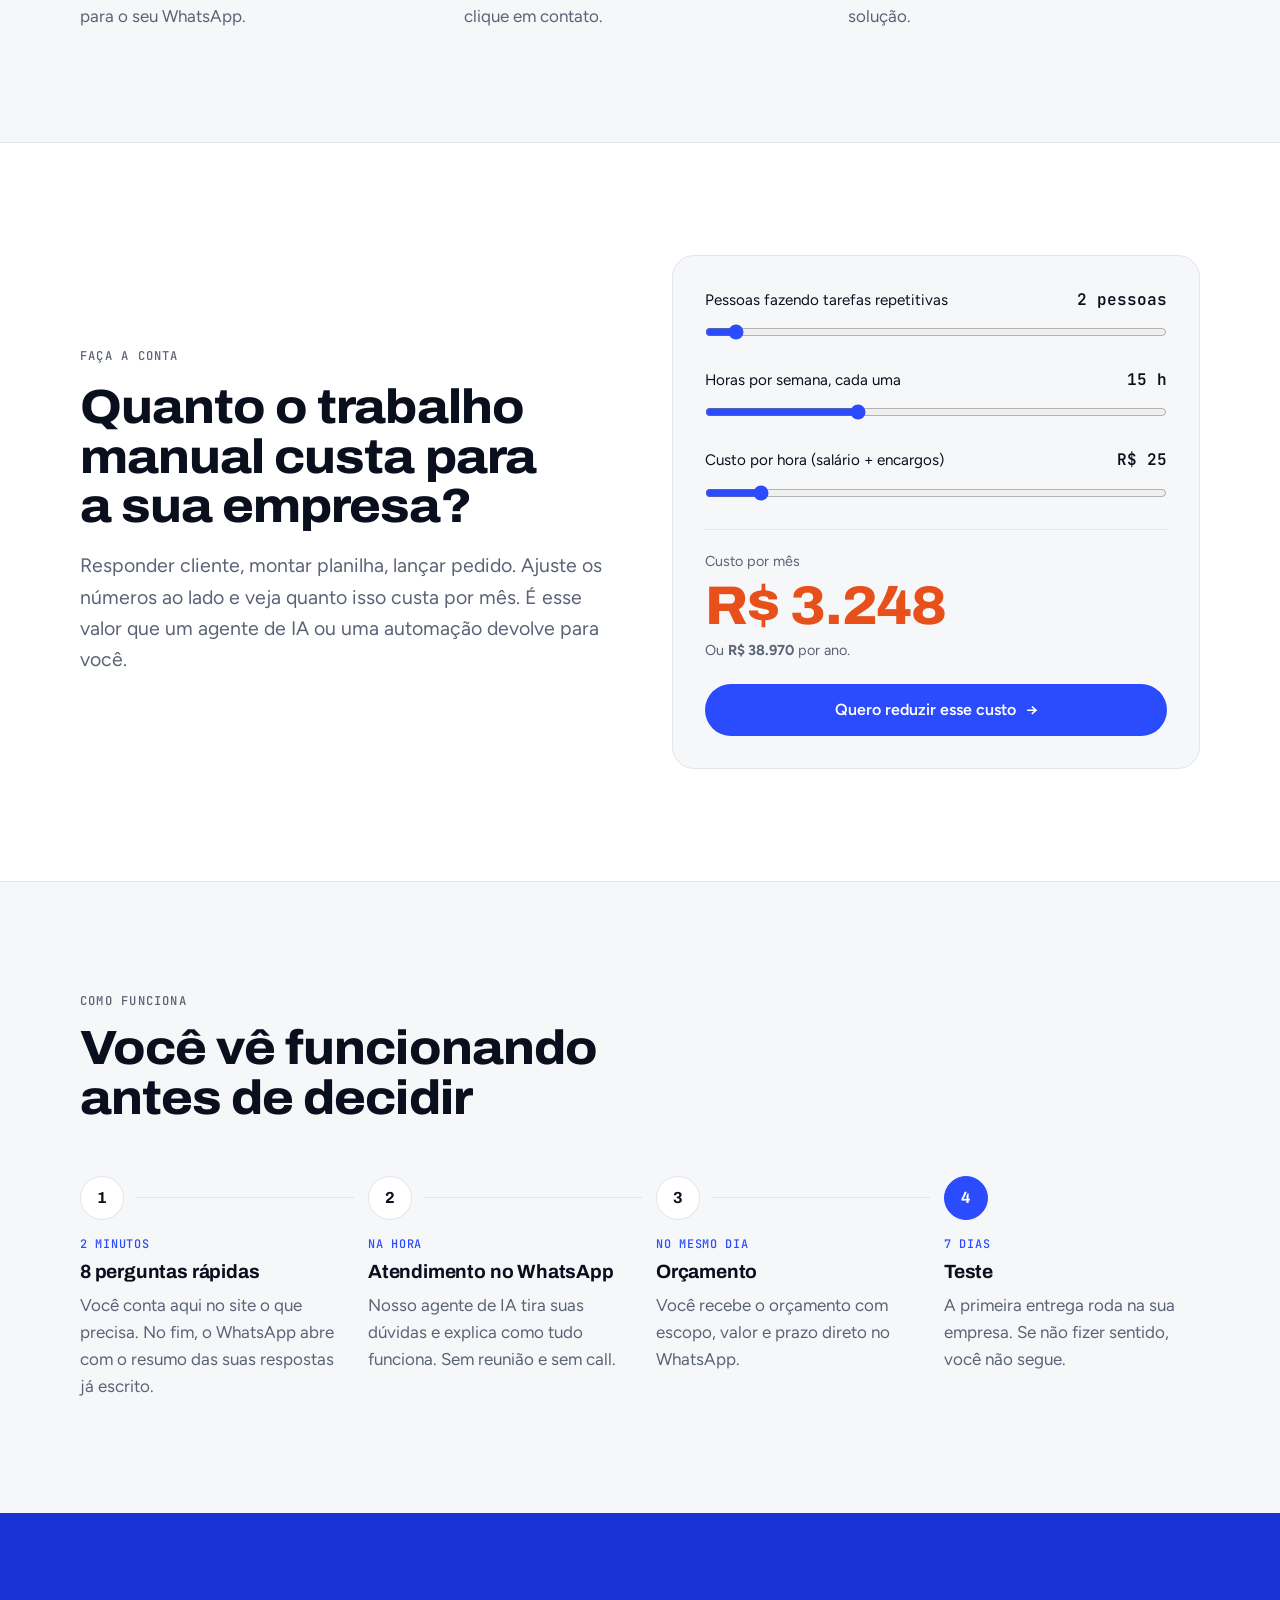
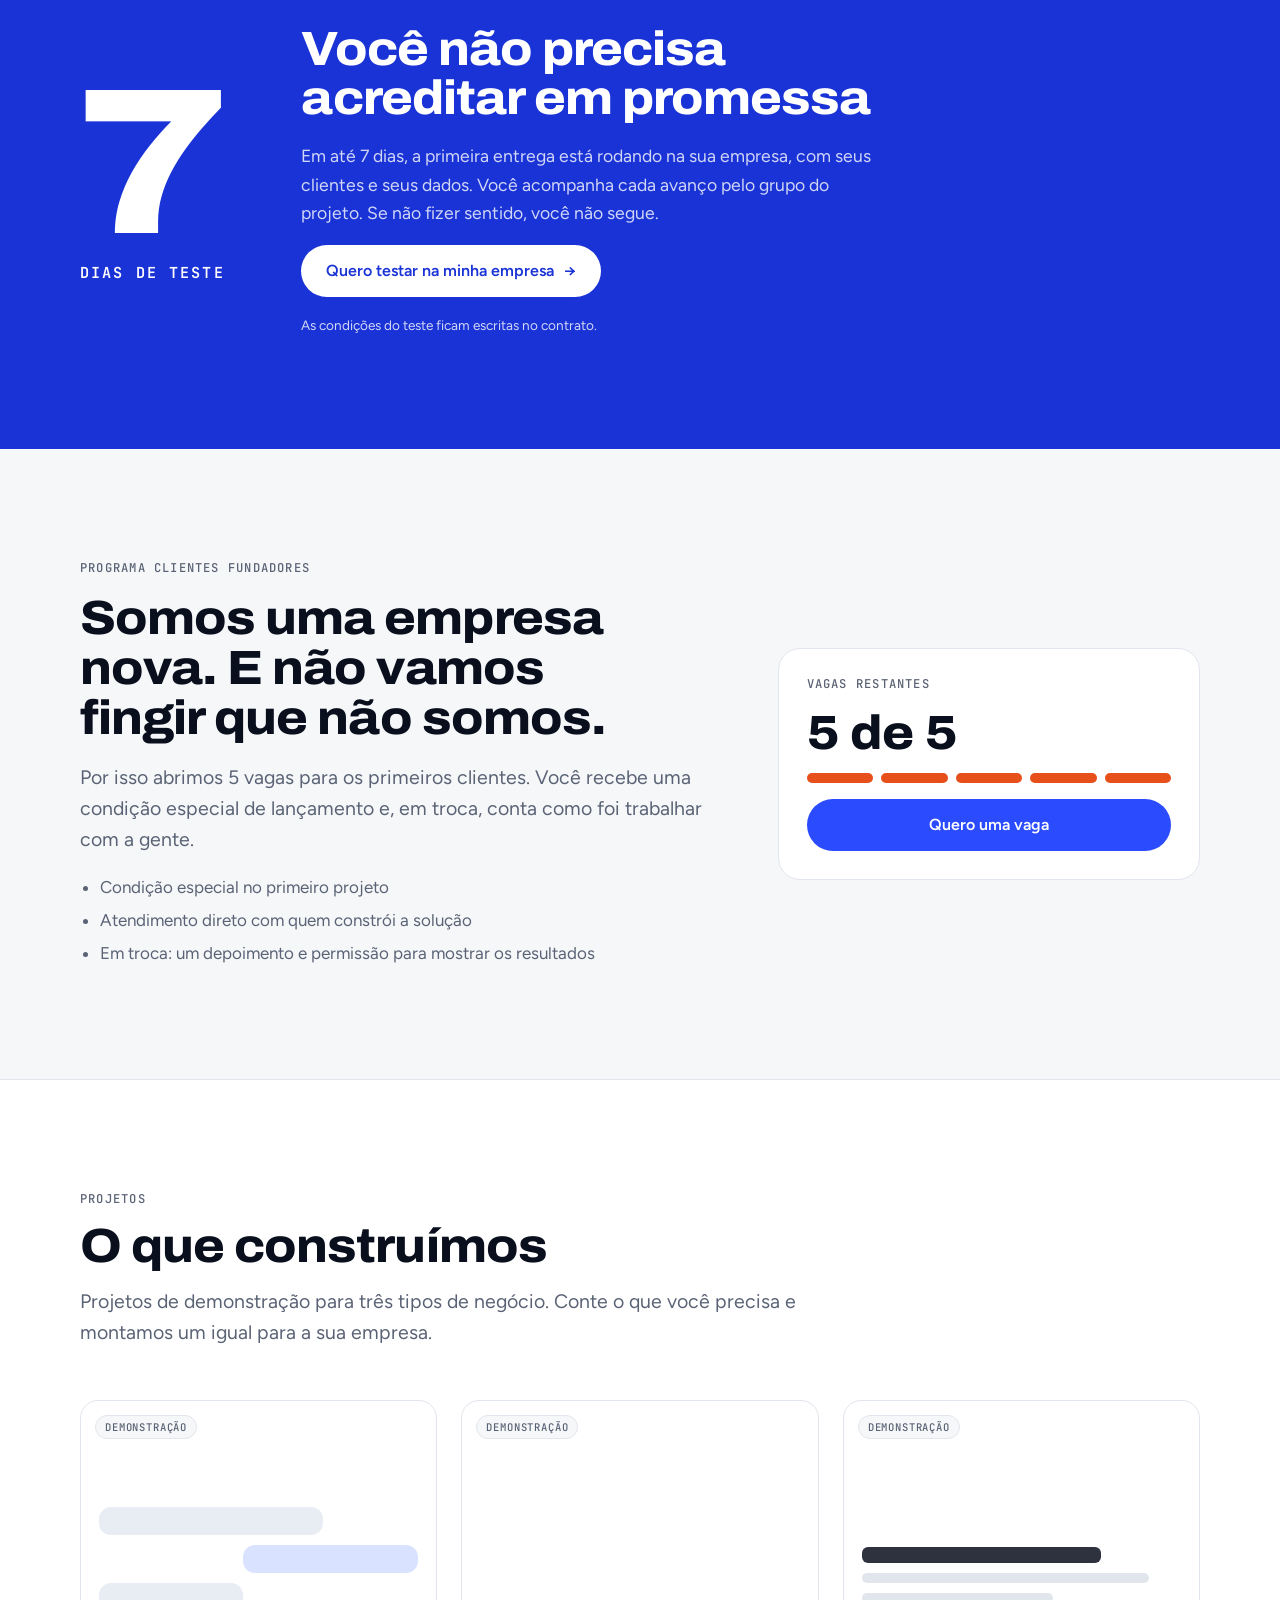
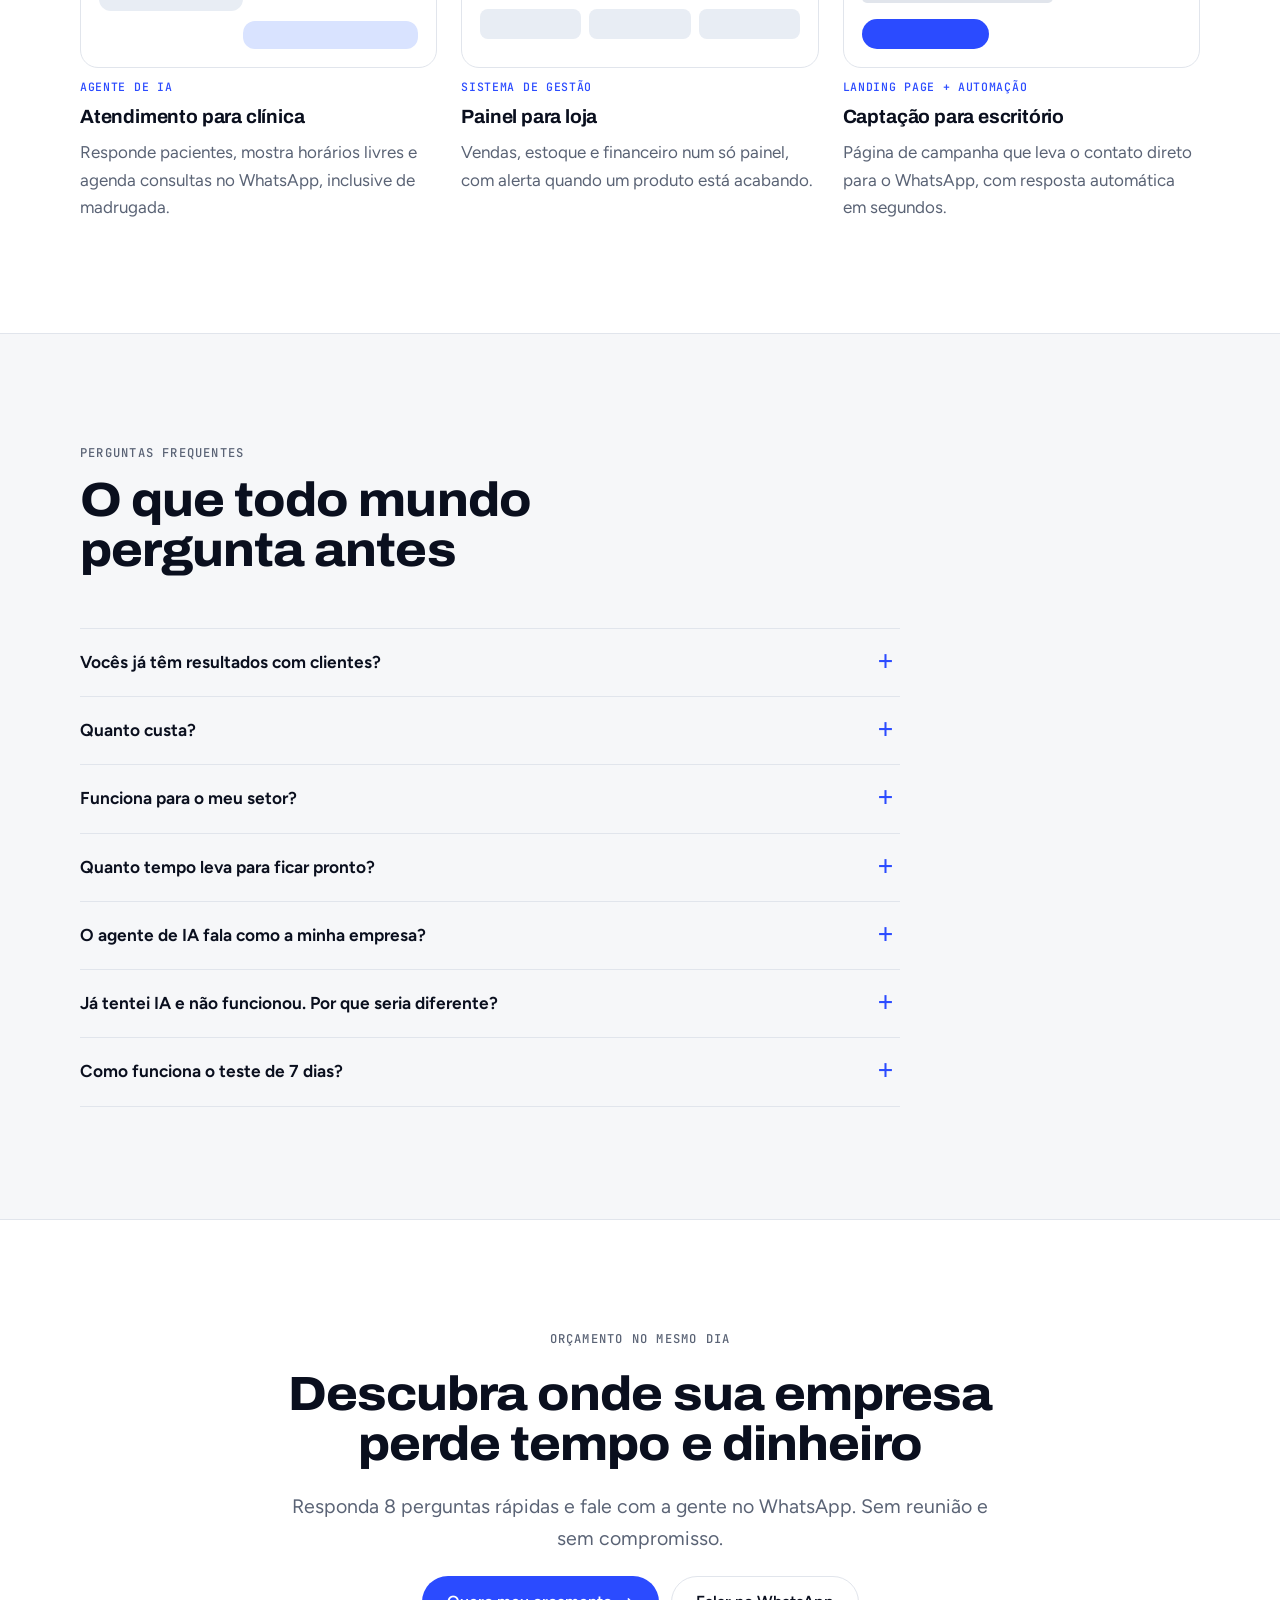
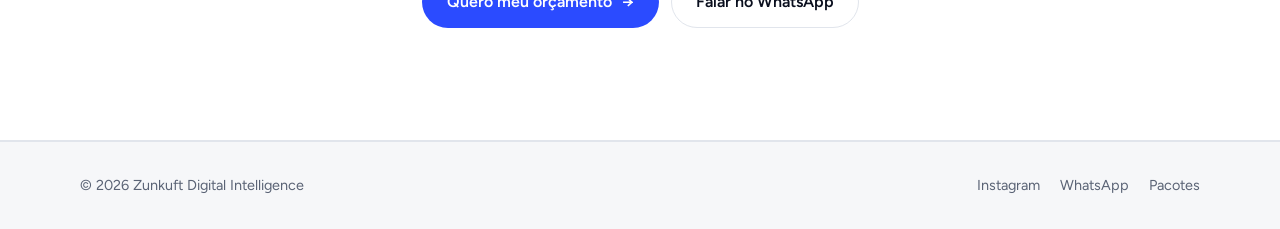
==== commit 61b97554: "Leva o lead das 8 perguntas para o WhatsApp com o resumo O fim da aplicação abre o WhatsApp 81 99465" ====
--- a/index.html
+++ b/index.html
@@ -4,10 +4,10 @@
 <meta charset="utf-8">
 <meta name="viewport" content="width=device-width, initial-scale=1, viewport-fit=cover">
 <title>Zunkuft Digital Intelligence · Agentes de IA, automação e sistemas sob medida</title>
-<meta name="description" content="A Zunkuft cria agentes de IA, automações, sistemas de gestão inteligente, sites e landing pages sob medida. Diagnóstico gratuito e teste de 7 dias.">
+<meta name="description" content="A Zunkuft cria agentes de IA, automações, sistemas de gestão inteligente, sites e landing pages sob medida. Orçamento no mesmo dia pelo WhatsApp e teste de 7 dias.">
 <meta name="theme-color" content="#2B4BFF">
 <meta property="og:title" content="Zunkuft Digital Intelligence">
-<meta property="og:description" content="Agentes de IA, automações e sistemas sob medida. Diagnóstico gratuito e teste de 7 dias.">
+<meta property="og:description" content="Agentes de IA, automações e sistemas sob medida. Orçamento no mesmo dia pelo WhatsApp e teste de 7 dias.">
 <meta property="og:type" content="website">
 <link rel="icon" href="data:image/svg+xml,%3Csvg xmlns='http://www.w3.org/2000/svg' viewBox='0 0 32 32'%3E%3Crect width='32' height='32' rx='8' fill='%232B4BFF'/%3E%3Cpath d='M9 10h14L9 22h14' stroke='white' stroke-width='3' fill='none' stroke-linecap='round' stroke-linejoin='round'/%3E%3C/svg%3E">
 <link rel="preconnect" href="https://fonts.googleapis.com">
@@ -32,7 +32,7 @@
       <a href="#teste">Teste de 7 dias</a>
       <a href="pacotes.html">Pacotes</a>
     </nav>
-    <a class="btn btn-primary" href="#aplicar" data-aplicar>Aplicar</a>
+    <a class="btn btn-primary" href="#aplicar" data-aplicar>Pedir orçamento</a>
   </div>
 </header>
 
@@ -45,10 +45,10 @@
       <h1>Sua empresa ainda responde cliente no WhatsApp <em>na mão?</em></h1>
       <p class="lead">A Zunkuft cria agentes de IA, automações e sistemas de gestão sob medida. Seu atendimento responde em segundos, 24 horas por dia, e sua equipe volta a fazer o que dá dinheiro.</p>
       <div class="cta-row">
-        <a class="btn btn-primary" href="#aplicar" data-aplicar>Aplicar para o diagnóstico <span class="arr" aria-hidden="true">→</span></a>
+        <a class="btn btn-primary" href="#aplicar" data-aplicar>Quero meu orçamento <span class="arr" aria-hidden="true">→</span></a>
         <a class="btn btn-ghost" href="#custo">Quanto o trabalho manual me custa?</a>
       </div>
-      <div class="proof"><span>Diagnóstico gratuito</span><span>Teste de 7 dias</span><span>Resposta em 1 minuto</span></div>
+      <div class="proof"><span>Sem reunião</span><span>Orçamento no mesmo dia</span><span>Teste de 7 dias</span></div>
     </div>
 
     <div class="phone-wrap">
@@ -121,9 +121,9 @@
       <h2>Você vê funcionando antes de decidir</h2>
     </div>
     <ol class="steps">
-      <li><span class="when">2 minutos</span><h3>Aplicação</h3><p>Você responde 8 perguntas rápidas. Em até 1 minuto, nosso agente de IA te chama no WhatsApp para marcar a conversa.</p></li>
-      <li><span class="when">45 minutos</span><h3>Diagnóstico</h3><p>Entendemos como sua operação funciona hoje e calculamos com você quanto o problema custa por mês.</p></li>
-      <li><span class="when">Em até 3 dias</span><h3>Demo com a sua empresa</h3><p>Mostramos a solução funcionando com o nome, os produtos e o jeito de falar da sua empresa.</p></li>
+      <li><span class="when">2 minutos</span><h3>8 perguntas rápidas</h3><p>Você conta aqui no site o que precisa. No fim, o WhatsApp abre com o resumo das suas respostas já escrito.</p></li>
+      <li><span class="when">Na hora</span><h3>Atendimento no WhatsApp</h3><p>Nosso agente de IA tira suas dúvidas e explica como tudo funciona. Sem reunião e sem call.</p></li>
+      <li><span class="when">No mesmo dia</span><h3>Orçamento</h3><p>Você recebe o orçamento com escopo, valor e prazo direto no WhatsApp.</p></li>
       <li><span class="when">7 dias</span><h3>Teste</h3><p>A primeira entrega roda na sua empresa. Se não fizer sentido, você não segue.</p></li>
     </ol>
   </div>
@@ -167,7 +167,7 @@
     <div class="sec-head">
       <p class="eyebrow">Projetos</p>
       <h2>O que construímos</h2>
-      <p class="lead">Projetos de demonstração para três tipos de negócio. Na conversa de diagnóstico, montamos um igual com os dados da sua empresa.</p>
+      <p class="lead">Projetos de demonstração para três tipos de negócio. Conte o que você precisa e montamos um igual para a sua empresa.</p>
     </div>
     <div class="proj">
       <article>
@@ -193,8 +193,8 @@
       <h2>O que todo mundo pergunta antes</h2>
     </div>
     <div class="faq">
-      <details><summary>Vocês já têm resultados com clientes?</summary><p>Somos uma empresa nova, por isso preferimos te mostrar funcionando. No diagnóstico você vê uma demonstração com os dados da sua empresa e ainda testa a primeira entrega por 7 dias antes de seguir.</p></details>
-      <details><summary>Quanto custa?</summary><p>De R$ 1 mil a R$ 50 mil, conforme o tipo e a quantidade de soluções. Sites e landing pages têm <a href="pacotes.html">pacotes com preço fechado</a>. Agentes, automações e sistemas são orçados depois do diagnóstico, já com o retorno estimado.</p></details>
+      <details><summary>Vocês já têm resultados com clientes?</summary><p>Somos uma empresa nova, por isso preferimos te mostrar funcionando. Você conversa com o nosso próprio agente de IA no WhatsApp e ainda testa a primeira entrega por 7 dias antes de seguir.</p></details>
+      <details><summary>Quanto custa?</summary><p>De R$ 1 mil a R$ 50 mil, conforme o tipo e a quantidade de soluções. Sites e landing pages têm <a href="pacotes.html">pacotes com preço fechado</a>. Agentes, automações e sistemas são orçados pelo WhatsApp, no mesmo dia.</p></details>
       <details><summary>Funciona para o meu setor?</summary><p>Atendemos empresas de todos os setores. Se a sua equipe repete tarefas, responde as mesmas perguntas ou junta números em planilha, existe espaço para IA e automação.</p></details>
       <details><summary>Quanto tempo leva para ficar pronto?</summary><p>A primeira entrega roda em até 7 dias. Projetos maiores são divididos em fases, para você ver resultado desde a primeira semana.</p></details>
       <details><summary>O agente de IA fala como a minha empresa?</summary><p>Sim. Ele aprende seus produtos, preços, horários e o tom que vocês usam com os clientes. Quando não souber responder, passa a conversa para uma pessoa da sua equipe.</p></details>
@@ -206,11 +206,11 @@
 
 <section class="final band">
   <div class="container">
-    <p class="eyebrow">Diagnóstico de Inteligência gratuito</p>
+    <p class="eyebrow">Orçamento no mesmo dia</p>
     <h2>Descubra onde sua empresa perde tempo e dinheiro</h2>
-    <p class="lead">Duas conversas, uma demonstração com os dados da sua empresa e um plano claro. Sem compromisso.</p>
+    <p class="lead">Responda 8 perguntas rápidas e fale com a gente no WhatsApp. Sem reunião e sem compromisso.</p>
     <div class="cta-row" style="justify-content:center">
-      <a class="btn btn-primary" href="#aplicar" data-aplicar>Aplicar para o diagnóstico <span class="arr" aria-hidden="true">→</span></a>
+      <a class="btn btn-primary" href="#aplicar" data-aplicar>Quero meu orçamento <span class="arr" aria-hidden="true">→</span></a>
       <a class="btn btn-ghost" href="#" data-wa="Olá! Vim pelo site da Zunkuft e quero saber mais.">Falar no WhatsApp</a>
     </div>
   </div>
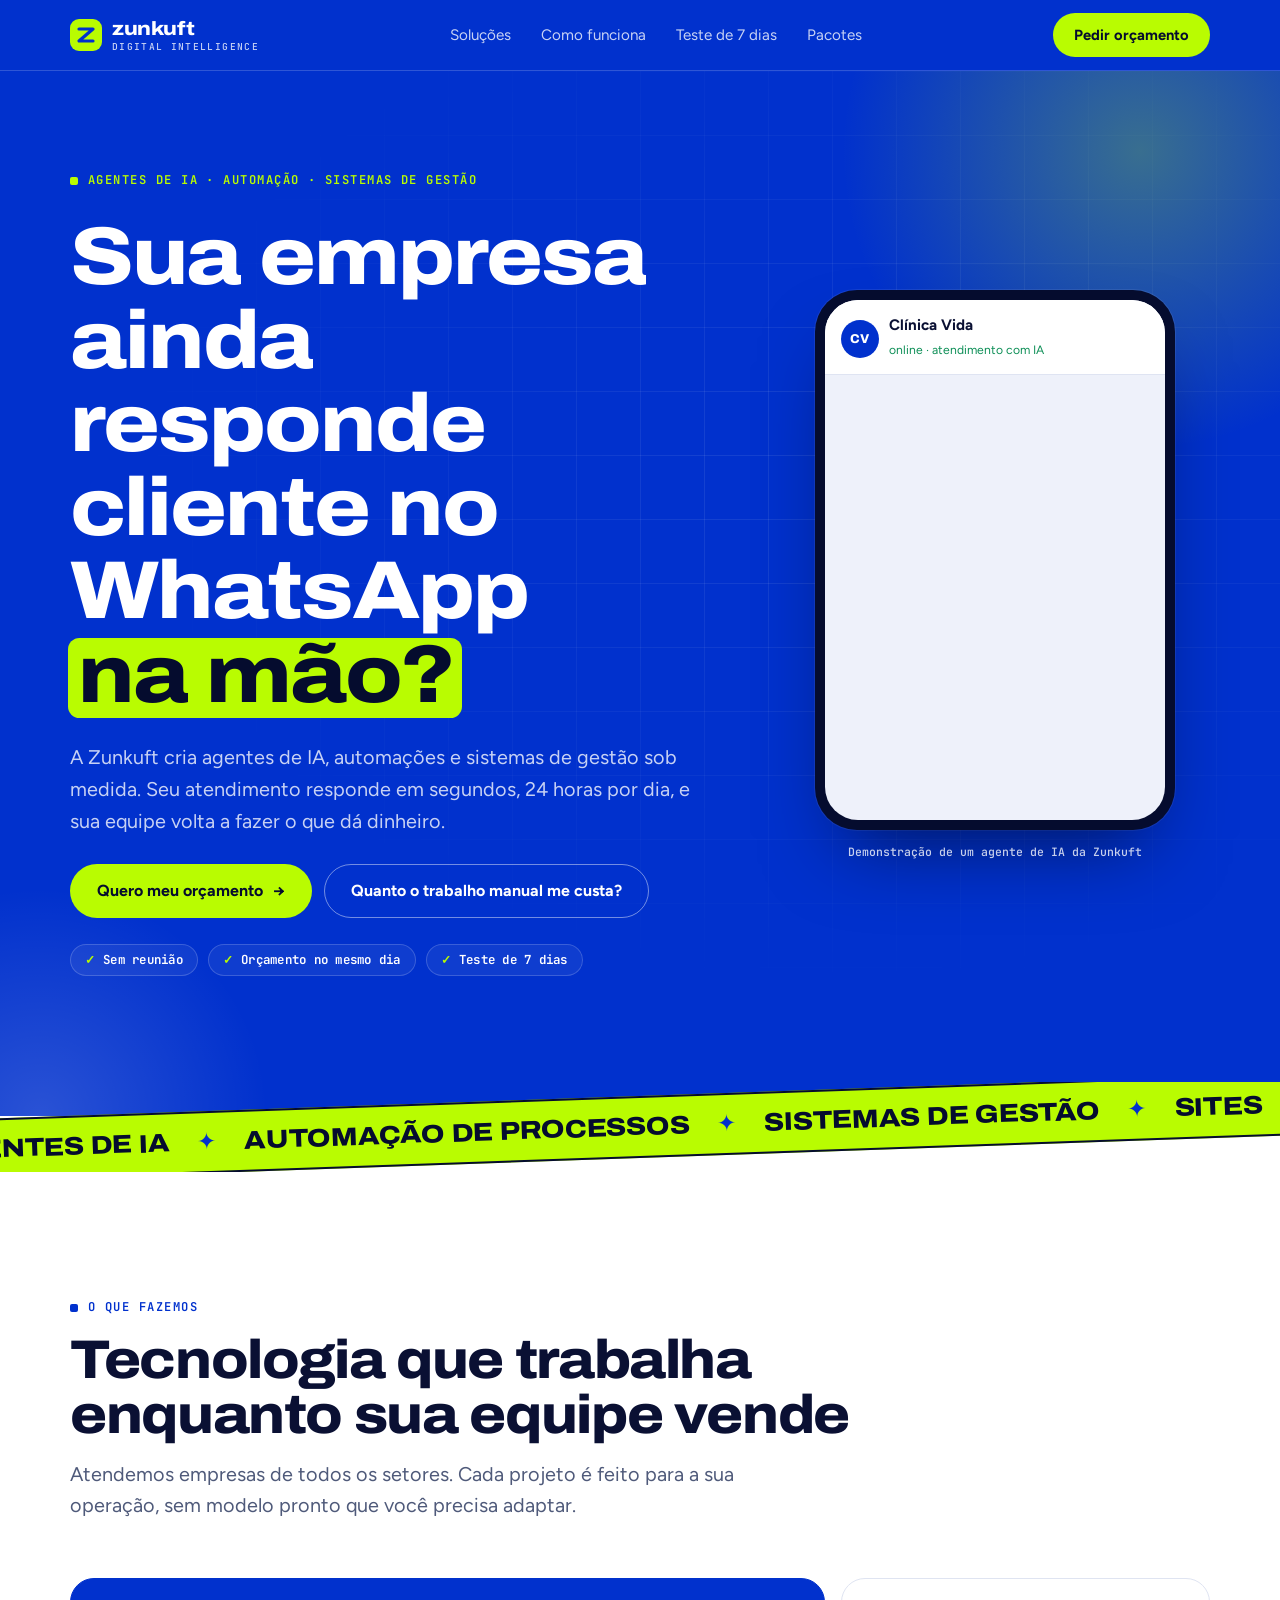
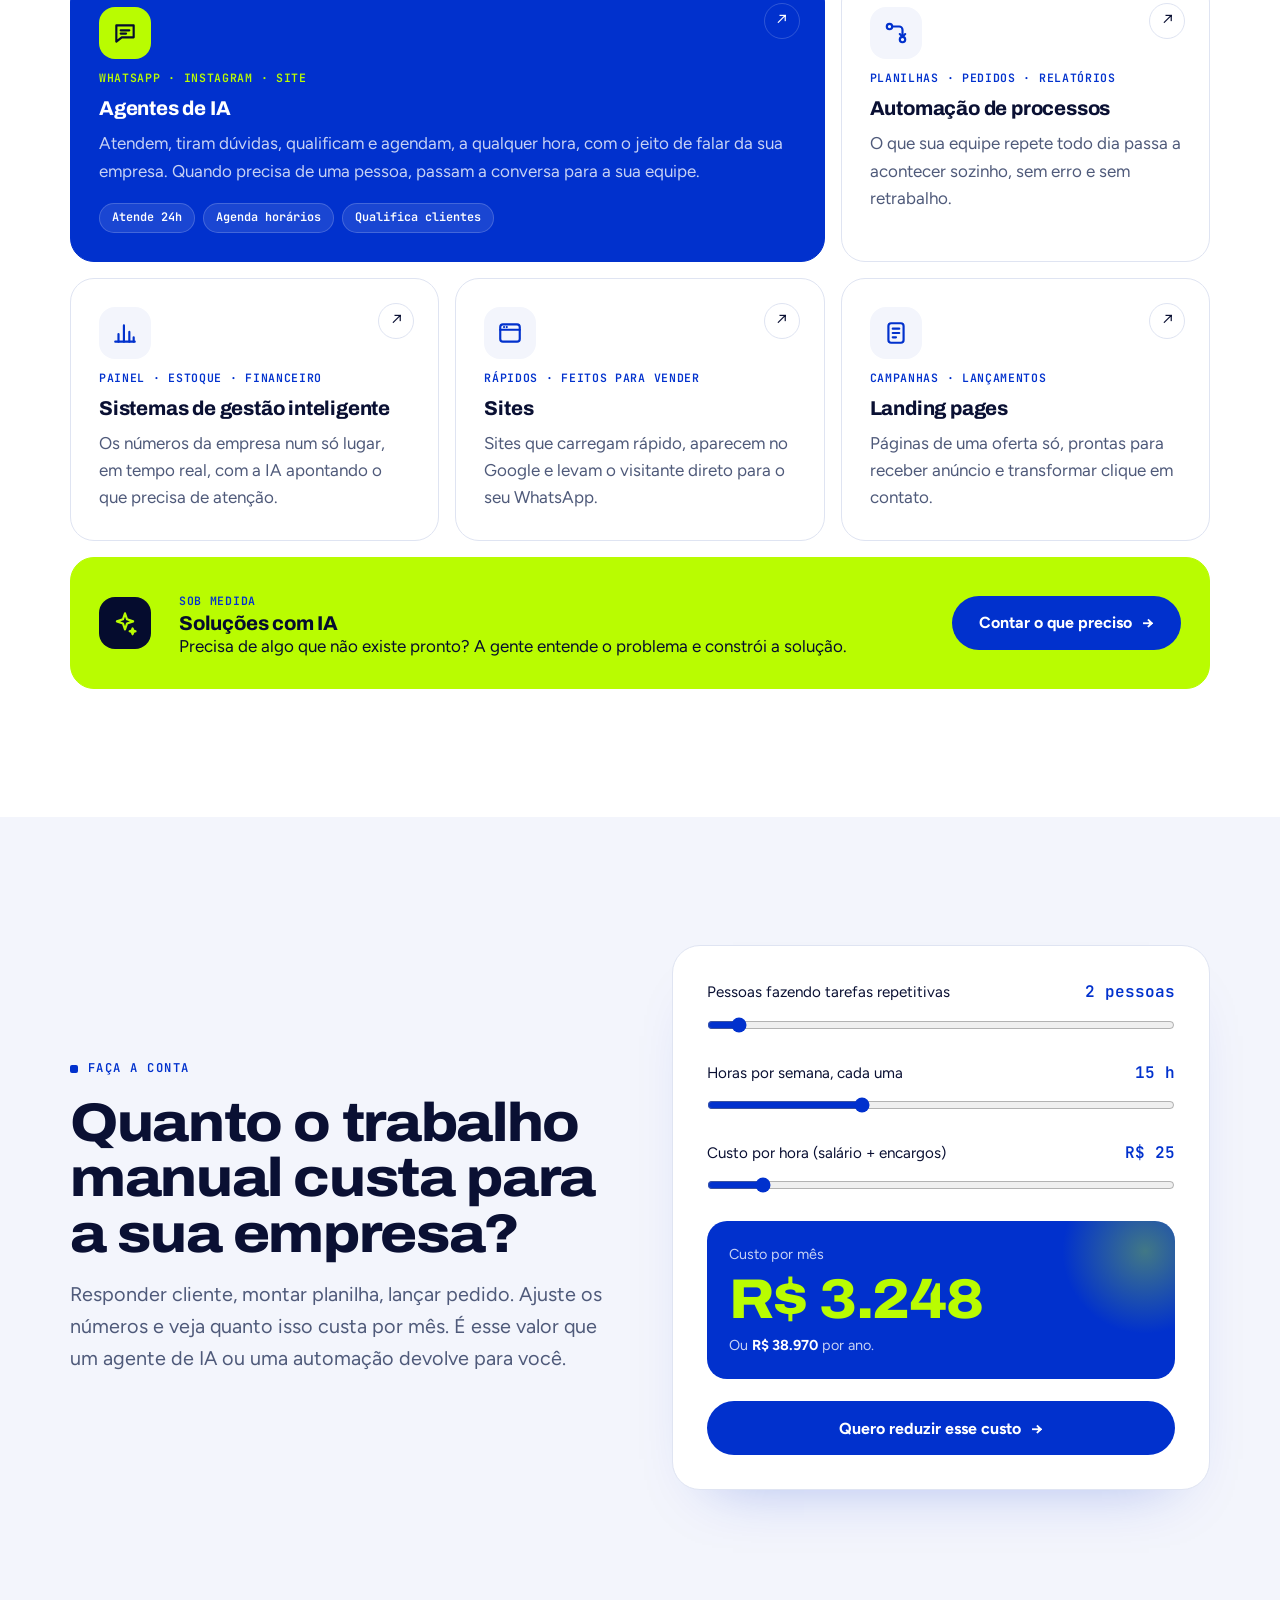
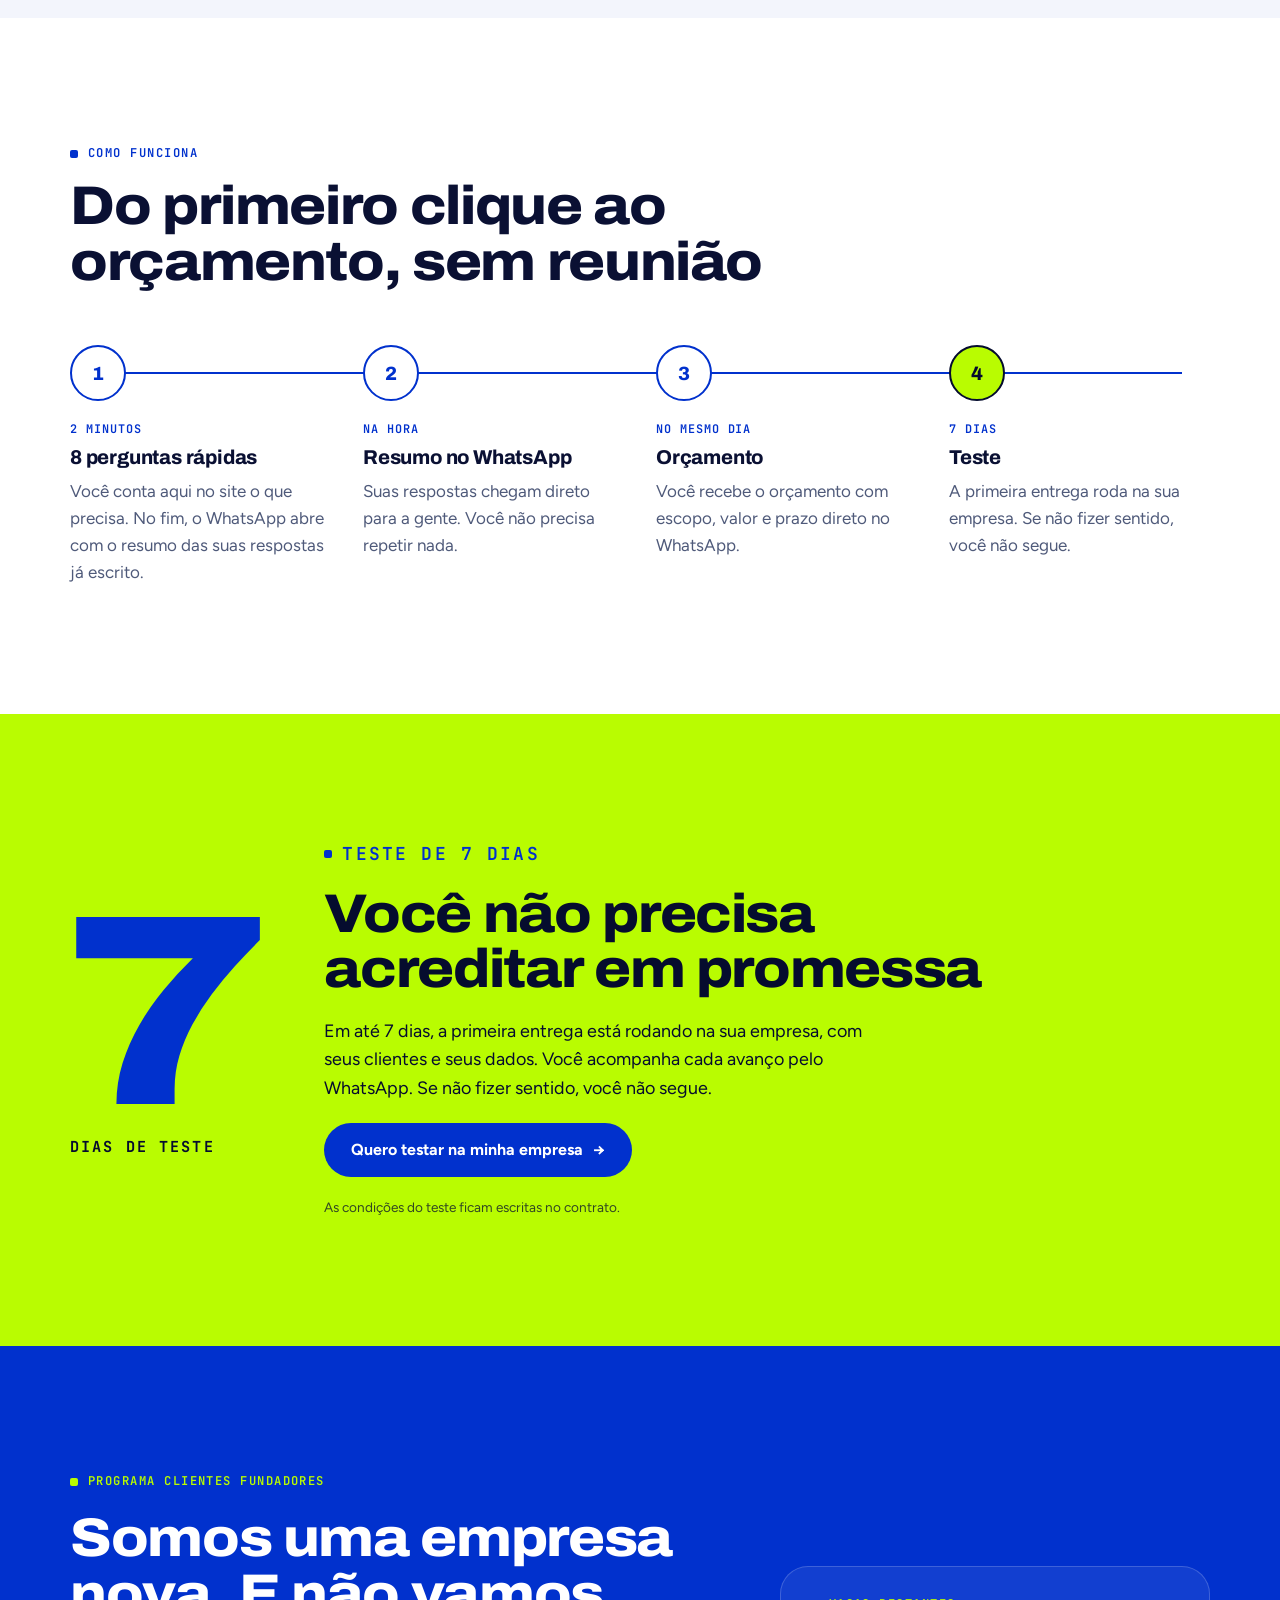
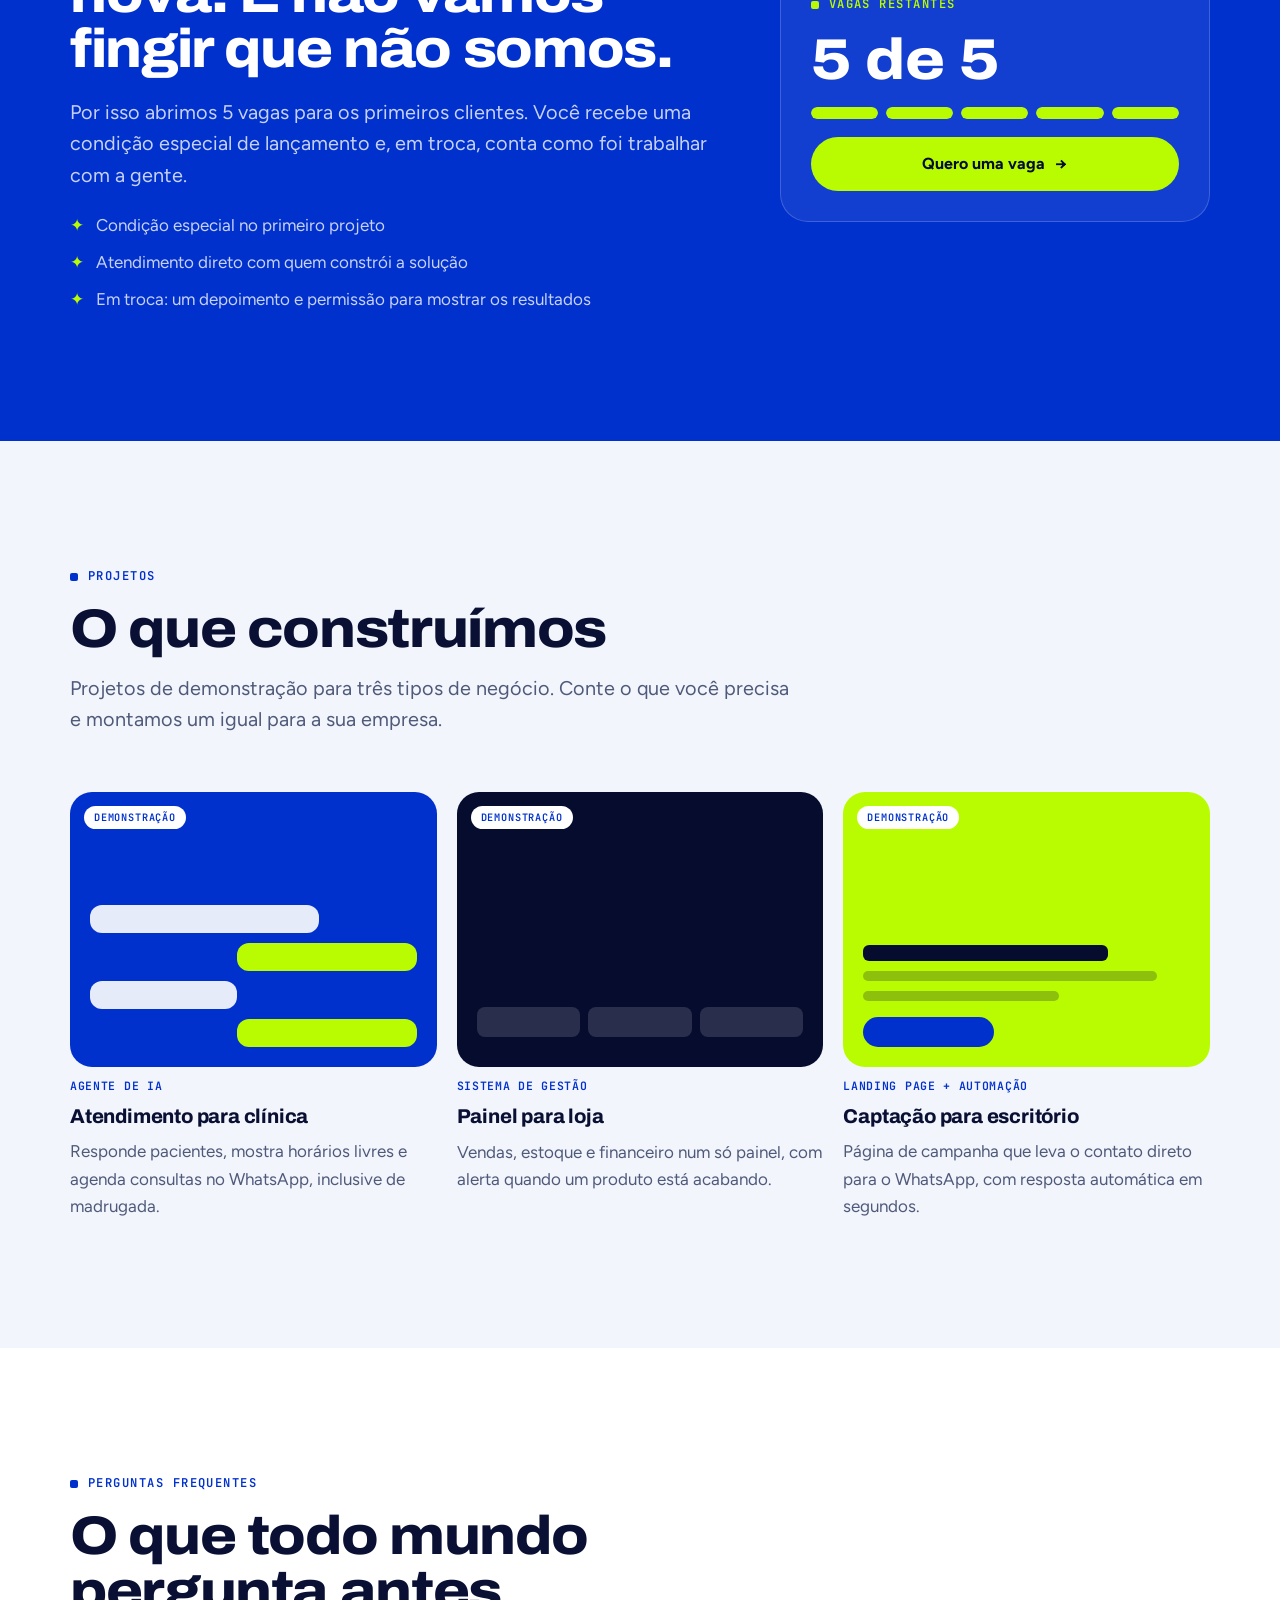
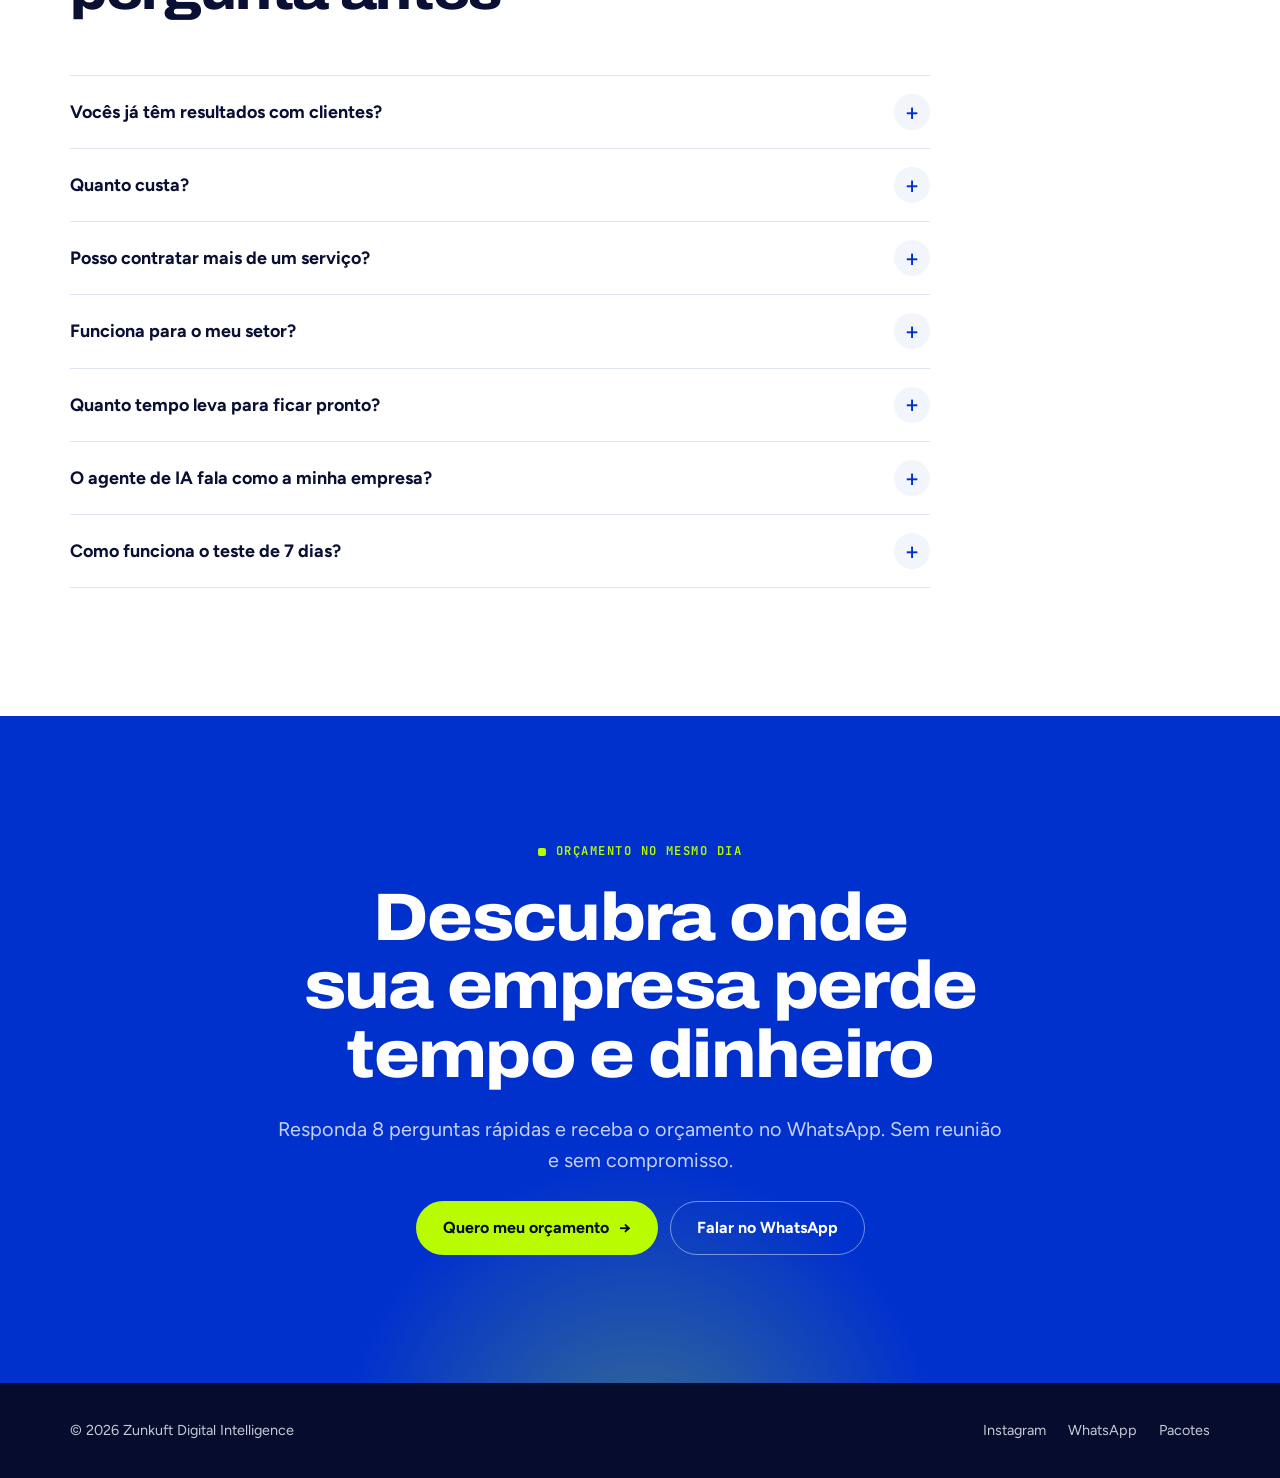
==== commit 1d3937ca: "Nova identidade azul, branco e limão, com mais animações - Paleta #0131CD, #FFFFFF e #B9FC01 - Manch" ====
--- a/index.html
+++ b/index.html
@@ -5,25 +5,27 @@
 <meta name="viewport" content="width=device-width, initial-scale=1, viewport-fit=cover">
 <title>Zunkuft Digital Intelligence · Agentes de IA, automação e sistemas sob medida</title>
 <meta name="description" content="A Zunkuft cria agentes de IA, automações, sistemas de gestão inteligente, sites e landing pages sob medida. Orçamento no mesmo dia pelo WhatsApp e teste de 7 dias.">
-<meta name="theme-color" content="#2B4BFF">
+<meta name="theme-color" content="#0131CD">
 <meta property="og:title" content="Zunkuft Digital Intelligence">
 <meta property="og:description" content="Agentes de IA, automações e sistemas sob medida. Orçamento no mesmo dia pelo WhatsApp e teste de 7 dias.">
 <meta property="og:type" content="website">
-<link rel="icon" href="data:image/svg+xml,%3Csvg xmlns='http://www.w3.org/2000/svg' viewBox='0 0 32 32'%3E%3Crect width='32' height='32' rx='8' fill='%232B4BFF'/%3E%3Cpath d='M9 10h14L9 22h14' stroke='white' stroke-width='3' fill='none' stroke-linecap='round' stroke-linejoin='round'/%3E%3C/svg%3E">
+<link rel="icon" href="data:image/svg+xml,%3Csvg xmlns='http://www.w3.org/2000/svg' viewBox='0 0 32 32'%3E%3Crect width='32' height='32' rx='8' fill='%23B9FC01'/%3E%3Cpath d='M9 10h14L9 22h14' stroke='%230131CD' stroke-width='3.2' fill='none' stroke-linecap='round' stroke-linejoin='round'/%3E%3C/svg%3E">
 <link rel="preconnect" href="https://fonts.googleapis.com">
 <link rel="preconnect" href="https://fonts.gstatic.com" crossorigin>
 <link rel="stylesheet" href="https://fonts.googleapis.com/css2?family=Archivo:wdth,wght@100..125,500..800&family=Figtree:wght@400;500;600;700&family=JetBrains+Mono:wght@500;600&display=swap">
 <link rel="stylesheet" href="assets/style.css">
+<script>document.documentElement.classList.add("js")</script>
 <script src="assets/config.js" defer></script>
 <script src="assets/app.js" defer></script>
 </head>
 <body>
 <a class="skip" href="#conteudo">Pular para o conteúdo</a>
+<div class="progress" aria-hidden="true"></div>
 
 <header class="top">
   <div class="container">
     <a class="brand" href="index.html" aria-label="Zunkuft Digital Intelligence, início">
-      <svg viewBox="0 0 32 32" aria-hidden="true"><rect width="32" height="32" rx="8" fill="currentColor"/><path d="M9 10h14L9 22h14" stroke="#fff" stroke-width="3" fill="none" stroke-linecap="round" stroke-linejoin="round"/></svg>
+      <svg viewBox="0 0 32 32" aria-hidden="true"><rect width="32" height="32" rx="9" fill="#B9FC01"/><path d="M9 10h14L9 22h14" stroke="#0131CD" stroke-width="3.2" fill="none" stroke-linecap="round" stroke-linejoin="round"/></svg>
       <span><b>zunkuft</b><small>Digital Intelligence</small></span>
     </a>
     <nav class="nav" aria-label="Principal">
@@ -32,26 +34,28 @@
       <a href="#teste">Teste de 7 dias</a>
       <a href="pacotes.html">Pacotes</a>
     </nav>
-    <a class="btn btn-primary" href="#aplicar" data-aplicar>Pedir orçamento</a>
+    <a class="btn btn-lime" href="#aplicar" data-aplicar>Pedir orçamento</a>
   </div>
 </header>
 
 <main id="conteudo">
 
-<section class="hero">
+<section class="hero sec-blue">
+  <div class="glow g1" aria-hidden="true"></div>
+  <div class="glow g2" aria-hidden="true"></div>
   <div class="container">
     <div class="hero-copy">
-      <p class="eyebrow">Agentes de IA · Automação · Sistemas de gestão</p>
-      <h1>Sua empresa ainda responde cliente no WhatsApp <em>na mão?</em></h1>
-      <p class="lead">A Zunkuft cria agentes de IA, automações e sistemas de gestão sob medida. Seu atendimento responde em segundos, 24 horas por dia, e sua equipe volta a fazer o que dá dinheiro.</p>
-      <div class="cta-row">
-        <a class="btn btn-primary" href="#aplicar" data-aplicar>Quero meu orçamento <span class="arr" aria-hidden="true">→</span></a>
-        <a class="btn btn-ghost" href="#custo">Quanto o trabalho manual me custa?</a>
-      </div>
-      <div class="proof"><span>Sem reunião</span><span>Orçamento no mesmo dia</span><span>Teste de 7 dias</span></div>
-    </div>
-
-    <div class="phone-wrap">
+      <p class="eyebrow rise" style="--d:.05s">Agentes de IA · Automação · Sistemas de gestão</p>
+      <h1><span class="w"><span style="--i:0">Sua</span></span> <span class="w"><span style="--i:1">empresa</span></span> <span class="w"><span style="--i:2">ainda</span></span> <span class="w"><span style="--i:3">responde</span></span> <span class="w"><span style="--i:4">cliente</span></span> <span class="w"><span style="--i:5">no</span></span> <span class="w"><span style="--i:6">WhatsApp</span></span> <span class="mark"><span class="w"><span style="--i:7">na</span></span> <span class="w"><span style="--i:8">mão?</span></span></span></h1>
+      <p class="lead rise" style="--d:.75s">A Zunkuft cria agentes de IA, automações e sistemas de gestão sob medida. Seu atendimento responde em segundos, 24 horas por dia, e sua equipe volta a fazer o que dá dinheiro.</p>
+      <div class="cta-row rise" style="--d:.9s">
+        <a class="btn btn-lime" href="#aplicar" data-aplicar>Quero meu orçamento <span class="arr" aria-hidden="true">→</span></a>
+        <a class="btn btn-light" href="#custo">Quanto o trabalho manual me custa?</a>
+      </div>
+      <div class="proof rise" style="--d:1.05s"><span>Sem reunião</span><span>Orçamento no mesmo dia</span><span>Teste de 7 dias</span></div>
+    </div>
+
+    <div class="phone-wrap rise" style="--d:.45s">
       <div class="phone" role="img" aria-label="Demonstração: um agente de IA atende uma paciente às 23h04 e agenda uma consulta em 41 segundos.">
         <div class="screen">
           <div class="chat-head">
@@ -66,32 +70,76 @@
   </div>
 </section>
 
+<div class="marquee-wrap" aria-hidden="true">
+  <div class="marquee">
+    <div class="track">
+      <span>Agentes de IA</span><span>Automação de processos</span><span>Sistemas de gestão</span><span>Sites</span><span>Landing pages</span><span>Soluções com IA</span><span>Orçamento no mesmo dia</span><span>Teste de 7 dias</span>
+      <span>Agentes de IA</span><span>Automação de processos</span><span>Sistemas de gestão</span><span>Sites</span><span>Landing pages</span><span>Soluções com IA</span><span>Orçamento no mesmo dia</span><span>Teste de 7 dias</span>
+    </div>
+  </div>
+</div>
+
 <section id="solucoes">
   <div class="container">
-    <div class="sec-head">
+    <div class="sec-head reveal">
       <p class="eyebrow">O que fazemos</p>
       <h2>Tecnologia que trabalha enquanto sua equipe vende</h2>
       <p class="lead">Atendemos empresas de todos os setores. Cada projeto é feito para a sua operação, sem modelo pronto que você precisa adaptar.</p>
     </div>
-    <div class="sol">
-      <article><span class="tag">WhatsApp · Instagram · Site</span><h3>Agentes de IA</h3><p>Atendem, tiram dúvidas, qualificam e agendam, a qualquer hora, com o jeito de falar da sua empresa.</p></article>
-      <article><span class="tag">Planilhas · Pedidos · Relatórios</span><h3>Automação de processos</h3><p>O que sua equipe repete todo dia passa a acontecer sozinho, sem erro de digitação e sem retrabalho.</p></article>
-      <article><span class="tag">Painel · Estoque · Financeiro</span><h3>Sistemas de gestão inteligente</h3><p>Os números da empresa num só lugar, atualizados em tempo real, com a IA apontando o que precisa de atenção.</p></article>
-      <article><span class="tag">Rápidos · Feitos para vender</span><h3>Sites</h3><p>Sites profissionais que carregam rápido, aparecem no Google e levam o visitante direto para o seu WhatsApp.</p></article>
-      <article><span class="tag">Campanhas · Lançamentos</span><h3>Landing pages</h3><p>Páginas de uma única oferta, prontas para receber tráfego de anúncio e transformar clique em contato.</p></article>
-      <article><span class="tag">Sob medida</span><h3>Soluções com IA</h3><p>Precisa de algo que não existe pronto? A gente entende o problema e constrói a solução.</p></article>
-    </div>
-  </div>
-</section>
-
-<section class="band" id="custo">
+    <div class="sol" data-stagger>
+      <article class="card feature">
+        <span class="go" aria-hidden="true">↗</span>
+        <div class="ico" aria-hidden="true"><svg viewBox="0 0 24 24" fill="none" stroke="currentColor" stroke-width="2" stroke-linecap="round" stroke-linejoin="round"><path d="M4 5h16v11H9l-5 4z"/><path d="M8 9.5h8M8 12.5h5"/></svg></div>
+        <span class="tag">WhatsApp · Instagram · Site</span>
+        <h3>Agentes de IA</h3>
+        <p>Atendem, tiram dúvidas, qualificam e agendam, a qualquer hora, com o jeito de falar da sua empresa. Quando precisa de uma pessoa, passam a conversa para a sua equipe.</p>
+        <div class="chips"><span>Atende 24h</span><span>Agenda horários</span><span>Qualifica clientes</span></div>
+      </article>
+      <article class="card">
+        <span class="go" aria-hidden="true">↗</span>
+        <div class="ico" aria-hidden="true"><svg viewBox="0 0 24 24" fill="none" stroke="currentColor" stroke-width="2" stroke-linecap="round" stroke-linejoin="round"><circle cx="6" cy="6" r="2.5"/><circle cx="18" cy="18" r="2.5"/><path d="M8.5 6H15a3 3 0 0 1 3 3v6.5"/><path d="M15.5 13l2.5 2.5 2.5-2.5"/></svg></div>
+        <span class="tag">Planilhas · Pedidos · Relatórios</span>
+        <h3>Automação de processos</h3>
+        <p>O que sua equipe repete todo dia passa a acontecer sozinho, sem erro e sem retrabalho.</p>
+      </article>
+      <article class="card">
+        <span class="go" aria-hidden="true">↗</span>
+        <div class="ico" aria-hidden="true"><svg viewBox="0 0 24 24" fill="none" stroke="currentColor" stroke-width="2" stroke-linecap="round" stroke-linejoin="round"><path d="M3 20h18"/><path d="M6 20v-7M11 20V5M16 20v-9M20 20v-4"/></svg></div>
+        <span class="tag">Painel · Estoque · Financeiro</span>
+        <h3>Sistemas de gestão inteligente</h3>
+        <p>Os números da empresa num só lugar, em tempo real, com a IA apontando o que precisa de atenção.</p>
+      </article>
+      <article class="card">
+        <span class="go" aria-hidden="true">↗</span>
+        <div class="ico" aria-hidden="true"><svg viewBox="0 0 24 24" fill="none" stroke="currentColor" stroke-width="2" stroke-linecap="round" stroke-linejoin="round"><rect x="3" y="4" width="18" height="16" rx="2.5"/><path d="M3 9h18"/><path d="M6.5 6.5h.01M9 6.5h.01"/></svg></div>
+        <span class="tag">Rápidos · Feitos para vender</span>
+        <h3>Sites</h3>
+        <p>Sites que carregam rápido, aparecem no Google e levam o visitante direto para o seu WhatsApp.</p>
+      </article>
+      <article class="card">
+        <span class="go" aria-hidden="true">↗</span>
+        <div class="ico" aria-hidden="true"><svg viewBox="0 0 24 24" fill="none" stroke="currentColor" stroke-width="2" stroke-linecap="round" stroke-linejoin="round"><rect x="5" y="3" width="14" height="18" rx="2.5"/><path d="M9 8h6M9 12h6M9 16h3"/></svg></div>
+        <span class="tag">Campanhas · Lançamentos</span>
+        <h3>Landing pages</h3>
+        <p>Páginas de uma oferta só, prontas para receber anúncio e transformar clique em contato.</p>
+      </article>
+      <article class="card wide">
+        <div class="ico" aria-hidden="true"><svg viewBox="0 0 24 24" fill="none" stroke="currentColor" stroke-width="2" stroke-linecap="round" stroke-linejoin="round"><path d="M12 3l1.9 5.6L19.5 10.5l-5.6 1.9L12 18l-1.9-5.6L4.5 10.5l5.6-1.9z"/><path d="M19 17l.7 2 2 .7-2 .7-.7 2-.7-2-2-.7 2-.7z"/></svg></div>
+        <div><span class="tag">Sob medida</span><h3>Soluções com IA</h3><p>Precisa de algo que não existe pronto? A gente entende o problema e constrói a solução.</p></div>
+        <a class="btn btn-primary" href="#aplicar" data-aplicar>Contar o que preciso <span class="arr" aria-hidden="true">→</span></a>
+      </article>
+    </div>
+  </div>
+</section>
+
+<section class="sec-paper" id="custo">
   <div class="container custo">
-    <div class="custo-copy">
+    <div class="custo-copy reveal">
       <p class="eyebrow">Faça a conta</p>
       <h2>Quanto o trabalho manual custa para a sua empresa?</h2>
-      <p class="lead">Responder cliente, montar planilha, lançar pedido. Ajuste os números ao lado e veja quanto isso custa por mês. É esse valor que um agente de IA ou uma automação devolve para você.</p>
-    </div>
-    <div class="calc" id="calc">
+      <p class="lead">Responder cliente, montar planilha, lançar pedido. Ajuste os números e veja quanto isso custa por mês. É esse valor que um agente de IA ou uma automação devolve para você.</p>
+    </div>
+    <div class="calc reveal" id="calc" style="--d:.12s">
       <div class="field">
         <div class="field-top"><label for="calc-pessoas">Pessoas fazendo tarefas repetitivas</label><output id="out-pessoas" for="calc-pessoas">2 pessoas</output></div>
         <input type="range" id="calc-pessoas" min="1" max="20" step="1" value="2">
@@ -116,34 +164,35 @@
 
 <section id="como-funciona">
   <div class="container">
-    <div class="sec-head">
+    <div class="sec-head reveal">
       <p class="eyebrow">Como funciona</p>
-      <h2>Você vê funcionando antes de decidir</h2>
-    </div>
-    <ol class="steps">
-      <li><span class="when">2 minutos</span><h3>8 perguntas rápidas</h3><p>Você conta aqui no site o que precisa. No fim, o WhatsApp abre com o resumo das suas respostas já escrito.</p></li>
-      <li><span class="when">Na hora</span><h3>Atendimento no WhatsApp</h3><p>Nosso agente de IA tira suas dúvidas e explica como tudo funciona. Sem reunião e sem call.</p></li>
-      <li><span class="when">No mesmo dia</span><h3>Orçamento</h3><p>Você recebe o orçamento com escopo, valor e prazo direto no WhatsApp.</p></li>
-      <li><span class="when">7 dias</span><h3>Teste</h3><p>A primeira entrega roda na sua empresa. Se não fizer sentido, você não segue.</p></li>
+      <h2>Do primeiro clique ao orçamento, sem reunião</h2>
+    </div>
+    <ol class="steps" data-stagger>
+      <li><span class="num" aria-hidden="true">1</span><span class="when">2 minutos</span><h3>8 perguntas rápidas</h3><p>Você conta aqui no site o que precisa. No fim, o WhatsApp abre com o resumo das suas respostas já escrito.</p></li>
+      <li><span class="num" aria-hidden="true">2</span><span class="when">Na hora</span><h3>Resumo no WhatsApp</h3><p>Suas respostas chegam direto para a gente. Você não precisa repetir nada.</p></li>
+      <li><span class="num" aria-hidden="true">3</span><span class="when">No mesmo dia</span><h3>Orçamento</h3><p>Você recebe o orçamento com escopo, valor e prazo direto no WhatsApp.</p></li>
+      <li><span class="num" aria-hidden="true">4</span><span class="when">7 dias</span><h3>Teste</h3><p>A primeira entrega roda na sua empresa. Se não fizer sentido, você não segue.</p></li>
     </ol>
   </div>
 </section>
 
-<section class="teste" id="teste">
-  <div class="container">
-    <div class="seven" aria-hidden="true">7<small>dias de teste</small></div>
-    <div class="teste-copy">
+<section class="teste sec-lime" id="teste">
+  <div class="container">
+    <div class="seven reveal-big" aria-hidden="true">7<small>dias de teste</small></div>
+    <div class="teste-copy reveal" style="--d:.15s">
+      <p class="eyebrow">Teste de 7 dias</p>
       <h2>Você não precisa acreditar em promessa</h2>
-      <p>Em até 7 dias, a primeira entrega está rodando na sua empresa, com seus clientes e seus dados. Você acompanha cada avanço pelo grupo do projeto. Se não fizer sentido, você não segue.</p>
-      <a class="btn btn-light" href="#aplicar" data-aplicar>Quero testar na minha empresa <span class="arr" aria-hidden="true">→</span></a>
+      <p>Em até 7 dias, a primeira entrega está rodando na sua empresa, com seus clientes e seus dados. Você acompanha cada avanço pelo WhatsApp. Se não fizer sentido, você não segue.</p>
+      <a class="btn btn-primary" href="#aplicar" data-aplicar>Quero testar na minha empresa <span class="arr" aria-hidden="true">→</span></a>
       <p class="fine">As condições do teste ficam escritas no contrato.</p>
     </div>
   </div>
 </section>
 
-<section id="fundadores">
+<section class="sec-blue" id="fundadores">
   <div class="container fund">
-    <div class="fund-copy">
+    <div class="fund-copy reveal">
       <p class="eyebrow">Programa Clientes Fundadores</p>
       <h2>Somos uma empresa nova. E não vamos fingir que não somos.</h2>
       <p class="lead">Por isso abrimos 5 vagas para os primeiros clientes. Você recebe uma condição especial de lançamento e, em troca, conta como foi trabalhar com a gente.</p>
@@ -153,33 +202,33 @@
         <li>Em troca: um depoimento e permissão para mostrar os resultados</li>
       </ul>
     </div>
-    <div class="vagas" aria-live="polite">
+    <div class="vagas reveal" style="--d:.15s">
       <span class="eyebrow">Vagas restantes</span>
       <span class="n"><span data-vagas>5</span> de 5</span>
       <div class="dots" aria-hidden="true"></div>
-      <a class="btn btn-primary" href="#aplicar" data-aplicar>Quero uma vaga</a>
-    </div>
-  </div>
-</section>
-
-<section class="band" id="projetos">
-  <div class="container">
-    <div class="sec-head">
+      <a class="btn btn-lime" href="#aplicar" data-aplicar>Quero uma vaga <span class="arr" aria-hidden="true">→</span></a>
+    </div>
+  </div>
+</section>
+
+<section class="sec-paper" id="projetos">
+  <div class="container">
+    <div class="sec-head reveal">
       <p class="eyebrow">Projetos</p>
       <h2>O que construímos</h2>
       <p class="lead">Projetos de demonstração para três tipos de negócio. Conte o que você precisa e montamos um igual para a sua empresa.</p>
     </div>
-    <div class="proj">
+    <div class="proj" data-stagger>
       <article>
         <div class="prev" aria-hidden="true"><span class="badge">Demonstração</span><div class="mk-b"></div><div class="mk-b r"></div><div class="mk-b s"></div><div class="mk-b r"></div></div>
         <span class="tag">Agente de IA</span><h3>Atendimento para clínica</h3><p>Responde pacientes, mostra horários livres e agenda consultas no WhatsApp, inclusive de madrugada.</p>
       </article>
       <article>
-        <div class="prev" aria-hidden="true"><span class="badge">Demonstração</span><div class="mk-kpi"><i></i><i></i><i></i></div><div class="mk-bars"><i style="height:40%"></i><i style="height:55%"></i><i style="height:48%"></i><i style="height:70%"></i><i style="height:62%"></i><i style="height:90%"></i></div></div>
+        <div class="prev alt" aria-hidden="true"><span class="badge">Demonstração</span><div class="mk-kpi"><i></i><i></i><i></i></div><div class="mk-bars"><i style="height:40%"></i><i style="height:55%"></i><i style="height:48%"></i><i style="height:70%"></i><i style="height:62%"></i><i style="height:92%"></i></div></div>
         <span class="tag">Sistema de gestão</span><h3>Painel para loja</h3><p>Vendas, estoque e financeiro num só painel, com alerta quando um produto está acabando.</p>
       </article>
       <article>
-        <div class="prev" aria-hidden="true"><span class="badge">Demonstração</span><div class="mk-h"></div><div class="mk-l"></div><div class="mk-l s"></div><div class="mk-btn"></div></div>
+        <div class="prev lime" aria-hidden="true"><span class="badge">Demonstração</span><div class="mk-h"></div><div class="mk-l"></div><div class="mk-l s"></div><div class="mk-btn"></div></div>
         <span class="tag">Landing page + automação</span><h3>Captação para escritório</h3><p>Página de campanha que leva o contato direto para o WhatsApp, com resposta automática em segundos.</p>
       </article>
     </div>
@@ -188,30 +237,31 @@
 
 <section id="perguntas">
   <div class="container">
-    <div class="sec-head">
+    <div class="sec-head reveal">
       <p class="eyebrow">Perguntas frequentes</p>
       <h2>O que todo mundo pergunta antes</h2>
     </div>
-    <div class="faq">
-      <details><summary>Vocês já têm resultados com clientes?</summary><p>Somos uma empresa nova, por isso preferimos te mostrar funcionando. Você conversa com o nosso próprio agente de IA no WhatsApp e ainda testa a primeira entrega por 7 dias antes de seguir.</p></details>
+    <div class="faq reveal">
+      <details><summary>Vocês já têm resultados com clientes?</summary><p>Somos uma empresa nova, por isso preferimos te mostrar funcionando. Você testa a primeira entrega por 7 dias na sua empresa antes de seguir.</p></details>
       <details><summary>Quanto custa?</summary><p>De R$ 1 mil a R$ 50 mil, conforme o tipo e a quantidade de soluções. Sites e landing pages têm <a href="pacotes.html">pacotes com preço fechado</a>. Agentes, automações e sistemas são orçados pelo WhatsApp, no mesmo dia.</p></details>
+      <details><summary>Posso contratar mais de um serviço?</summary><p>Pode. Nas perguntas do orçamento você marca todos os serviços que quiser, e o orçamento já vem com tudo junto.</p></details>
       <details><summary>Funciona para o meu setor?</summary><p>Atendemos empresas de todos os setores. Se a sua equipe repete tarefas, responde as mesmas perguntas ou junta números em planilha, existe espaço para IA e automação.</p></details>
       <details><summary>Quanto tempo leva para ficar pronto?</summary><p>A primeira entrega roda em até 7 dias. Projetos maiores são divididos em fases, para você ver resultado desde a primeira semana.</p></details>
       <details><summary>O agente de IA fala como a minha empresa?</summary><p>Sim. Ele aprende seus produtos, preços, horários e o tom que vocês usam com os clientes. Quando não souber responder, passa a conversa para uma pessoa da sua equipe.</p></details>
-      <details><summary>Já tentei IA e não funcionou. Por que seria diferente?</summary><p>Porque você testa antes. A solução é feita para a sua operação, e o teste de 7 dias mostra na prática se ela resolve o seu problema.</p></details>
       <details><summary>Como funciona o teste de 7 dias?</summary><p>Depois da contratação, entregamos a primeira parte do projeto em até 7 dias. Se não fizer sentido para você, você não segue com o restante. As condições ficam escritas no contrato.</p></details>
     </div>
   </div>
 </section>
 
-<section class="final band">
-  <div class="container">
+<section class="final sec-blue">
+  <div class="glow g1" aria-hidden="true"></div>
+  <div class="container reveal">
     <p class="eyebrow">Orçamento no mesmo dia</p>
     <h2>Descubra onde sua empresa perde tempo e dinheiro</h2>
-    <p class="lead">Responda 8 perguntas rápidas e fale com a gente no WhatsApp. Sem reunião e sem compromisso.</p>
+    <p class="lead">Responda 8 perguntas rápidas e receba o orçamento no WhatsApp. Sem reunião e sem compromisso.</p>
     <div class="cta-row" style="justify-content:center">
-      <a class="btn btn-primary" href="#aplicar" data-aplicar>Quero meu orçamento <span class="arr" aria-hidden="true">→</span></a>
-      <a class="btn btn-ghost" href="#" data-wa="Olá! Vim pelo site da Zunkuft e quero saber mais.">Falar no WhatsApp</a>
+      <a class="btn btn-lime" href="#aplicar" data-aplicar>Quero meu orçamento <span class="arr" aria-hidden="true">→</span></a>
+      <a class="btn btn-light" href="#" data-wa="Olá! Vim pelo site da Zunkuft e quero saber mais.">Falar no WhatsApp</a>
     </div>
   </div>
 </section>
@@ -234,7 +284,7 @@
     <div class="apl-head">
       <div class="bar" aria-hidden="true"><i></i></div>
       <span class="count" aria-live="polite">1 de 8</span>
-      <button type="button" class="x" data-close aria-label="Fechar aplicação">×</button>
+      <button type="button" class="x" data-close aria-label="Fechar">×</button>
     </div>
     <div class="apl-body"></div>
     <div class="apl-foot">
--- a/assets/style.css
+++ b/assets/style.css
@@ -1,256 +1,370 @@
-/* Zunkuft Digital Intelligence: cobalto como marca, laranja só para dinheiro e urgência. */
+/* Zunkuft: azul cobalto como base, branco como respiro, limão só para destaque e ação.
+   Limão nunca é texto sobre branco (contraste baixo): só fundo, com texto azul-escuro. */
 :root{
-  --bg:#F6F7F9; --surface:#FFFFFF; --ink:#0A0F1E; --muted:#5A6375; --line:#E1E5EC;
-  --brand:#2B4BFF; --brand-press:#1C37D6; --on-brand:#FFFFFF;
-  --signal:#E8501B; --ok:#0F9A63;
-  --band:#1A33D6; --on-band:#FFFFFF;
-  --chat:#E8EDF4; --b-in:#FFFFFF; --b-out:#D9E3FF;
-  --shade:rgba(10,15,30,.08); --shade-strong:rgba(10,15,30,.35);
+  --blue:#0131CD; --blue-deep:#00239A; --navy:#050C2E; --white:#FFFFFF;
+  --lime:#B9FC01; --lime-press:#A6E600; --lime-soft:#F0FFCC;
+  --paper:#F3F5FC; --ink:#0A1033; --muted:#4F5A7A; --line:#DFE4F2;
+  --on-blue:#FFFFFF; --on-blue-muted:rgba(255,255,255,.78); --on-blue-line:rgba(255,255,255,.18);
+  --chat:#EEF1FA; --b-in:#FFFFFF; --b-out:#E6FFA8;
+  --ease-out:cubic-bezier(0.23,1,0.32,1);
+  --ease-in-out:cubic-bezier(0.77,0,0.175,1);
   --f-display:"Archivo","Arial",system-ui,sans-serif;
   --f-body:"Figtree",system-ui,-apple-system,"Segoe UI",sans-serif;
   --f-mono:"JetBrains Mono",ui-monospace,Consolas,monospace;
   color-scheme:light;
 }
-@media (prefers-color-scheme:dark){
-  :root{
-    --bg:#090D16; --surface:#111726; --ink:#EEF1F6; --muted:#9AA3B5; --line:#222B3C;
-    --brand:#6F86FF; --brand-press:#8FA1FF; --on-brand:#0A0F1E;
-    --signal:#FF7A4A; --ok:#3CC48A;
-    --band:#2238D9; --on-band:#FFFFFF;
-    --chat:#0E1421; --b-in:#1A2233; --b-out:#26336E;
-    --shade:rgba(0,0,0,.3); --shade-strong:rgba(0,0,0,.6);
-    color-scheme:dark;
-  }
-}
 
 *{box-sizing:border-box}
 [hidden]{display:none!important}
-html{scroll-behavior:smooth;-webkit-text-size-adjust:100%}
-body{margin:0;background:var(--bg);color:var(--ink);font:400 17px/1.6 var(--f-body);-webkit-font-smoothing:antialiased;-webkit-tap-highlight-color:transparent}
+html{scroll-behavior:smooth;-webkit-text-size-adjust:100%;overflow-x:clip}
+body{margin:0;background:var(--white);color:var(--ink);font:400 17px/1.6 var(--f-body);-webkit-font-smoothing:antialiased;-webkit-tap-highlight-color:transparent;overflow-x:clip}
 img,svg{display:block;max-width:100%}
 a{color:inherit}
-:focus-visible{outline:2px solid var(--brand);outline-offset:3px;border-radius:6px}
-.container{max-width:1160px;margin:0 auto;padding-left:max(20px,env(safe-area-inset-left,0px));padding-right:max(20px,env(safe-area-inset-right,0px))}
-h1,h2,h3{font-family:var(--f-display);margin:0;text-wrap:balance;line-height:1.04;letter-spacing:-.02em}
-h1{font-size:clamp(2.4rem,5.8vw,4.5rem);font-weight:800;font-stretch:112%}
-h2{font-size:clamp(1.9rem,4vw,3rem);font-weight:780;font-stretch:108%}
-h3{font-size:1.2rem;font-weight:700;letter-spacing:-.01em}
+:focus-visible{outline:3px solid var(--lime);outline-offset:3px;border-radius:8px}
+.container{position:relative;max-width:1180px;margin:0 auto;padding-left:max(20px,env(safe-area-inset-left,0px));padding-right:max(20px,env(safe-area-inset-right,0px))}
+h1,h2,h3{font-family:var(--f-display);margin:0;text-wrap:balance;line-height:1.02;letter-spacing:-.025em}
+h1{font-size:clamp(2.6rem,6.4vw,5.3rem);font-weight:800;font-stretch:112%}
+h2{font-size:clamp(2rem,4.4vw,3.4rem);font-weight:800;font-stretch:110%}
+h3{font-size:1.25rem;font-weight:750;letter-spacing:-.01em}
 p{margin:0}
-.eyebrow{font:500 .76rem/1.3 var(--f-mono);letter-spacing:.1em;text-transform:uppercase;color:var(--muted)}
-.lead{font-size:clamp(1.05rem,1.6vw,1.22rem);color:var(--muted);max-width:56ch}
+.eyebrow{display:inline-flex;align-items:center;gap:10px;font:600 .76rem/1.3 var(--f-mono);letter-spacing:.12em;text-transform:uppercase;color:var(--blue)}
+.eyebrow::before{content:"";width:8px;height:8px;border-radius:2px;background:currentColor}
+.lead{font-size:clamp(1.05rem,1.6vw,1.24rem);color:var(--muted);max-width:56ch}
 .muted{color:var(--muted)}
-section{padding-block:clamp(64px,10vw,112px)}
-.sec-head{display:grid;gap:14px;max-width:760px;margin-bottom:clamp(32px,5vw,52px)}
-.skip{position:absolute;left:-999px;top:8px;background:var(--brand);color:var(--on-brand);padding:8px 14px;border-radius:8px;z-index:50}
+section{padding-block:clamp(72px,10vw,128px)}
+.sec-head{display:grid;gap:16px;max-width:780px;margin-bottom:clamp(36px,5vw,56px)}
+.skip{position:absolute;left:-999px;top:8px;background:var(--lime);color:var(--navy);padding:8px 14px;border-radius:8px;z-index:50}
 .skip:focus{left:12px}
 
+/* Seções coloridas */
+.sec-blue{background:var(--blue);color:var(--on-blue)}
+.sec-blue .lead,.sec-blue .muted{color:var(--on-blue-muted)}
+.sec-blue .eyebrow{color:var(--lime)}
+.sec-lime{background:var(--lime);color:var(--navy)}
+.sec-lime .eyebrow{color:var(--blue)}
+.sec-paper{background:var(--paper)}
+
 /* Botões */
-.btn{display:inline-flex;align-items:center;justify-content:center;gap:10px;min-height:52px;padding:0 24px;border-radius:999px;font:600 1rem/1.1 var(--f-body);text-decoration:none;border:1px solid transparent;cursor:pointer;text-align:center;transition:transform .16s ease-out,background-color .16s ease-out,border-color .16s ease-out,color .16s ease-out;user-select:none;-webkit-user-select:none}
+.btn{display:inline-flex;align-items:center;justify-content:center;gap:10px;min-height:54px;padding:0 26px;border-radius:999px;font:700 1rem/1.1 var(--f-body);text-decoration:none;border:1.5px solid transparent;cursor:pointer;text-align:center;transition:transform .16s var(--ease-out),background-color .2s ease,border-color .2s ease,color .2s ease;user-select:none;-webkit-user-select:none}
 .btn:active{transform:scale(.97)}
-.btn-primary{background:var(--brand);color:var(--on-brand)}
+.btn .arr{display:inline-block;transition:transform .25s var(--ease-out)}
+.btn-lime{background:var(--lime);color:var(--navy)}
+.btn-primary{background:var(--blue);color:var(--white)}
 .btn-ghost{background:transparent;border-color:var(--line);color:var(--ink)}
-.btn-light{background:var(--on-band);color:var(--band)}
-.btn .arr{transition:transform .2s ease-out}
-@media (hover:hover){
-  .btn-primary:hover{background:var(--brand-press)}
+.btn-light{background:transparent;border-color:rgba(255,255,255,.45);color:var(--white)}
+@media (hover:hover) and (pointer:fine){
+  .btn-lime:hover{background:var(--lime-press)}
+  .btn-primary:hover{background:var(--blue-deep)}
   .btn-ghost:hover{border-color:var(--ink)}
-  .btn:hover .arr{transform:translateX(3px)}
-}
+  .btn-light:hover{border-color:var(--white)}
+  .btn:hover .arr{transform:translateX(4px)}
+}
+
+/* Barra de progresso da leitura (só onde o navegador suporta animação por rolagem) */
+.progress{display:none}
+@supports (animation-timeline: scroll()){
+  .progress{display:block;position:fixed;top:0;left:0;right:0;height:3px;background:var(--lime);transform-origin:left;transform:scaleX(0);z-index:40;animation:grow linear both;animation-timeline:scroll(root)}
+}
+@keyframes grow{to{transform:scaleX(1)}}
 
 /* Topo */
-.top{position:sticky;top:0;z-index:20;background:color-mix(in srgb,var(--bg) 84%,transparent);-webkit-backdrop-filter:saturate(1.4) blur(12px);backdrop-filter:saturate(1.4) blur(12px);border-bottom:1px solid var(--line);padding-top:env(safe-area-inset-top,0px)}
-.top .container{display:flex;align-items:center;justify-content:space-between;height:68px;gap:16px}
-.brand{display:flex;align-items:center;gap:10px;text-decoration:none;color:var(--ink);min-width:0}
-.brand svg{width:30px;height:30px;color:var(--brand);flex:none}
-.brand b{display:block;font:800 1.15rem/1 var(--f-display);font-stretch:115%;letter-spacing:-.02em}
-.brand small{display:block;font:500 .6rem/1 var(--f-mono);letter-spacing:.14em;text-transform:uppercase;color:var(--muted);margin-top:4px;white-space:nowrap}
-.nav{display:flex;gap:28px;align-items:center}
-.nav a{text-decoration:none;font-size:.95rem;color:var(--muted);transition:color .15s}
-.nav a:hover{color:var(--ink)}
-.top .btn{min-height:42px;padding:0 18px;font-size:.92rem;flex:none}
-@media (max-width:920px){.nav{display:none}}
-@media (max-width:440px){.brand small{display:none}.top .btn{padding:0 14px;font-size:.88rem}}
+.top{position:sticky;top:0;z-index:30;background:var(--blue);color:var(--white);border-bottom:1px solid var(--on-blue-line);padding-top:env(safe-area-inset-top,0px)}
+.top .container{display:flex;align-items:center;justify-content:space-between;height:70px;gap:16px}
+.brand{display:flex;align-items:center;gap:10px;text-decoration:none;color:var(--white);min-width:0}
+.brand svg{width:32px;height:32px;flex:none;transition:transform .5s var(--ease-out)}
+.brand b{display:block;font:800 1.2rem/1 var(--f-display);font-stretch:118%;letter-spacing:-.02em}
+.brand small{display:block;font:500 .6rem/1 var(--f-mono);letter-spacing:.14em;text-transform:uppercase;color:var(--on-blue-muted);margin-top:4px;white-space:nowrap}
+.nav{display:flex;gap:30px;align-items:center}
+.nav a{position:relative;text-decoration:none;font-size:.95rem;color:var(--on-blue-muted);transition:color .2s ease}
+.nav a::after{content:"";position:absolute;left:0;right:0;bottom:-6px;height:2px;background:var(--lime);transform:scaleX(0);transform-origin:left;transition:transform .3s var(--ease-out)}
+.nav a[aria-current="page"]{color:var(--white)}
+.nav a[aria-current="page"]::after{transform:scaleX(1)}
+@media (hover:hover) and (pointer:fine){
+  .nav a:hover{color:var(--white)}
+  .nav a:hover::after{transform:scaleX(1)}
+  .brand:hover svg{transform:rotate(-8deg) scale(1.06)}
+}
+.top .btn{min-height:44px;padding:0 20px;font-size:.92rem;flex:none}
+@media (max-width:940px){.nav{display:none}}
+@media (max-width:440px){.brand small{display:none}.top .btn{padding:0 16px;font-size:.88rem}}
 
 /* Hero */
-.hero{padding-block:clamp(40px,7vw,88px) clamp(56px,8vw,96px)}
-.hero .container{display:grid;grid-template-columns:minmax(0,1.15fr) minmax(0,.85fr);gap:clamp(36px,5vw,72px);align-items:center}
-@media (max-width:920px){.hero .container{grid-template-columns:1fr}}
-.hero-copy{display:grid;gap:24px;min-width:0}
-.hero h1 em{font-style:normal;color:var(--brand)}
+.hero{position:relative;overflow:hidden;padding-block:clamp(48px,8vw,104px) clamp(88px,11vw,140px)}
+.hero::before{content:"";position:absolute;inset:-64px;background-image:linear-gradient(rgba(255,255,255,.08) 1px,transparent 1px),linear-gradient(90deg,rgba(255,255,255,.08) 1px,transparent 1px);background-size:64px 64px;-webkit-mask-image:radial-gradient(ellipse 70% 60% at 65% 40%,#000 15%,transparent 75%);mask-image:radial-gradient(ellipse 70% 60% at 65% 40%,#000 15%,transparent 75%);animation:gridMove 18s linear infinite;pointer-events:none}
+@keyframes gridMove{to{transform:translate(64px,64px)}}
+.glow{position:absolute;border-radius:50%;pointer-events:none}
+.glow.g1{width:680px;height:680px;right:-200px;top:-260px;background:radial-gradient(circle,rgba(185,252,1,.30),rgba(185,252,1,0) 62%);animation:drift 16s ease-in-out infinite alternate}
+.glow.g2{width:520px;height:520px;left:-220px;bottom:-260px;background:radial-gradient(circle,rgba(255,255,255,.16),rgba(255,255,255,0) 62%);animation:drift 20s ease-in-out infinite alternate-reverse}
+@keyframes drift{to{transform:translate(-110px,120px) scale(1.12)}}
+.hero .container{display:grid;grid-template-columns:minmax(0,1.2fr) minmax(0,.8fr);gap:clamp(40px,5vw,72px);align-items:center}
+@media (max-width:940px){.hero .container{grid-template-columns:1fr}}
+.hero-copy{display:grid;gap:26px;min-width:0}
+.hero h1{position:relative;z-index:0}
+/* Manchete entra palavra por palavra, por trás de uma máscara */
+.w{display:inline-block;overflow:hidden;vertical-align:top;padding-bottom:.1em;margin-bottom:-.1em}
+.w>span{display:inline-block;transform:translateY(110%);animation:wordUp .9s var(--ease-out) forwards;animation-delay:calc(var(--i,0) * 70ms + 120ms)}
+@keyframes wordUp{to{transform:none}}
+/* "na mão?" ganha um marca-texto limão que varre da esquerda */
+.mark{position:relative;z-index:0;display:inline-block;padding:0 .1em}
+.mark::before{content:"";position:absolute;inset:.06em -.02em -.02em;background:var(--lime);border-radius:.14em;transform:scaleX(0);transform-origin:left;animation:markIn .7s var(--ease-out) 1s forwards;z-index:-1}
+.mark .w>span{animation:wordUp .9s var(--ease-out) calc(var(--i,0) * 70ms + 120ms) forwards,toNavy .3s ease 1.15s forwards}
+@keyframes markIn{to{transform:scaleX(1)}}
+@keyframes toNavy{to{color:var(--navy)}}
+.rise{animation:rise .9s var(--ease-out) both;animation-delay:var(--d,0s)}
+@keyframes rise{from{opacity:0;transform:translateY(20px)}}
 .cta-row{display:flex;flex-wrap:wrap;gap:12px}
-.proof{display:flex;flex-wrap:wrap;gap:8px 20px;font:500 .8rem/1.4 var(--f-mono);color:var(--muted)}
-.proof span::before{content:"";display:inline-block;width:6px;height:6px;border-radius:50%;background:var(--ok);margin-right:8px;vertical-align:middle}
+.proof{display:flex;flex-wrap:wrap;gap:10px}
+.proof span{font:600 .78rem/1 var(--f-mono);letter-spacing:.02em;padding:9px 14px;border-radius:999px;border:1px solid var(--on-blue-line);background:rgba(255,255,255,.06);color:var(--white)}
+.proof span::before{content:"✓";color:var(--lime);margin-right:8px}
 
 /* Celular com a conversa */
 .phone-wrap{display:grid;justify-items:center;gap:14px;min-width:0}
-.phone{width:100%;max-width:360px;border-radius:40px;padding:10px;background:#0A0F1E;box-shadow:0 30px 60px -24px var(--shade-strong)}
-.screen{border-radius:31px;overflow:hidden;background:var(--chat);display:flex;flex-direction:column;height:520px}
-.chat-head{display:flex;align-items:center;gap:10px;padding:16px 16px 12px;background:var(--surface);border-bottom:1px solid var(--line)}
-.avatar{width:36px;height:36px;border-radius:50%;background:var(--brand);color:var(--on-brand);display:grid;place-items:center;font:700 .82rem var(--f-display);flex:none}
+.phone{width:100%;max-width:360px;border-radius:42px;padding:10px;background:var(--navy);box-shadow:0 40px 80px -30px rgba(0,0,0,.55),0 0 0 1px rgba(255,255,255,.08);animation:float 7s ease-in-out 1.2s infinite}
+@keyframes float{50%{transform:translateY(-12px)}}
+.screen{border-radius:33px;overflow:hidden;background:var(--chat);display:flex;flex-direction:column;height:520px;color:var(--ink)}
+.chat-head{display:flex;align-items:center;gap:10px;padding:16px 16px 12px;background:var(--white);border-bottom:1px solid var(--line)}
+.avatar{width:38px;height:38px;border-radius:50%;background:var(--blue);color:var(--white);display:grid;place-items:center;font:800 .8rem var(--f-display);flex:none}
 .chat-head b{display:block;font-size:.95rem;line-height:1.2}
-.chat-head small{color:var(--ok);font-size:.76rem}
+.chat-head small{color:#0E8F57;font-size:.76rem}
 .chat-body{flex:1;display:flex;flex-direction:column;justify-content:flex-end;gap:8px;padding:16px 12px;overflow:hidden;-webkit-mask-image:linear-gradient(to bottom,transparent,#000 48px);mask-image:linear-gradient(to bottom,transparent,#000 48px)}
-.bubble{max-width:84%;padding:9px 12px 6px;border-radius:16px;font-size:.92rem;line-height:1.4;box-shadow:0 1px 1px var(--shade);animation:pop .3s cubic-bezier(.2,.9,.3,1.1) both}
+.bubble{max-width:84%;padding:9px 12px 6px;border-radius:16px;font-size:.92rem;line-height:1.4;box-shadow:0 1px 1px rgba(5,12,46,.08);animation:pop .32s var(--ease-out) both}
 .bubble.cli{align-self:flex-end;background:var(--b-out);border-bottom-right-radius:5px;transform-origin:bottom right}
 .bubble.ia{align-self:flex-start;background:var(--b-in);border-bottom-left-radius:5px;transform-origin:bottom left}
 .bubble time{display:block;text-align:right;font:500 .64rem var(--f-mono);color:var(--muted);margin-top:2px}
-.typing{align-self:flex-start;background:var(--b-in);border-radius:16px;border-bottom-left-radius:5px;padding:13px 14px;display:flex;gap:4px;animation:pop .2s both}
+.typing{align-self:flex-start;background:var(--b-in);border-radius:16px;border-bottom-left-radius:5px;padding:13px 14px;display:flex;gap:4px;animation:pop .2s var(--ease-out) both}
 .typing i{width:6px;height:6px;border-radius:50%;background:var(--muted);animation:blink 1s infinite}
 .typing i:nth-child(2){animation-delay:.15s}
 .typing i:nth-child(3){animation-delay:.3s}
-.chat-status{align-self:center;font:500 .72rem var(--f-mono);background:var(--surface);color:var(--ok);padding:6px 12px;border-radius:99px;animation:pop .3s both;margin-top:4px}
-.demo-note{font:500 .72rem var(--f-mono);color:var(--muted);text-align:center}
-@keyframes pop{from{opacity:0;transform:translateY(6px) scale(.96)}to{opacity:1;transform:none}}
+.chat-status{align-self:center;font:600 .72rem var(--f-mono);background:var(--blue);color:var(--white);padding:7px 12px;border-radius:99px;animation:pop .3s var(--ease-out) both;margin-top:4px}
+.demo-note{font:500 .72rem var(--f-mono);color:var(--on-blue-muted);text-align:center}
+@keyframes pop{from{opacity:0;transform:translateY(6px) scale(.95)}to{opacity:1;transform:none}}
 @keyframes blink{0%,60%,100%{opacity:.3}30%{opacity:1}}
 @media (max-width:480px){.screen{height:470px}}
 
-/* Soluções */
-.sol{display:grid;grid-template-columns:repeat(3,minmax(0,1fr));gap:44px 32px}
-@media (max-width:920px){.sol{grid-template-columns:repeat(2,minmax(0,1fr))}}
-@media (max-width:600px){.sol{grid-template-columns:1fr;gap:32px}}
-.sol article{border-top:2px solid var(--ink);padding-top:18px;display:grid;gap:10px;align-content:start}
-.tag{font:500 .72rem/1.3 var(--f-mono);letter-spacing:.06em;color:var(--brand);text-transform:uppercase}
-.sol p{color:var(--muted)}
+/* Letreiro de serviços */
+.marquee-wrap{position:relative;z-index:2;overflow:hidden;margin-top:-34px;padding-block:14px}
+.marquee{width:112%;margin-left:-6%;transform:rotate(-2deg);background:var(--lime);color:var(--navy);border-block:2px solid var(--navy);overflow:hidden}
+.track{display:flex;width:max-content;animation:marquee 32s linear infinite}
+.track span{display:flex;align-items:center;gap:28px;padding:16px 14px;font:800 clamp(1.1rem,2.4vw,1.6rem)/1 var(--f-display);font-stretch:115%;text-transform:uppercase;letter-spacing:-.01em;white-space:nowrap}
+.track span::after{content:"✦";color:var(--blue);font-size:.9em}
+@keyframes marquee{to{transform:translateX(-50%)}}
+
+/* Soluções em mosaico */
+.sol{display:grid;grid-template-columns:repeat(3,minmax(0,1fr));gap:16px}
+.card{position:relative;overflow:hidden;background:var(--white);border:1.5px solid var(--line);border-radius:24px;padding:28px;display:grid;gap:12px;align-content:start;min-width:0;transition:transform .3s var(--ease-out),border-color .3s ease,box-shadow .3s ease}
+.card .ico{width:52px;height:52px;border-radius:16px;display:grid;place-items:center;background:var(--paper);color:var(--blue);transition:transform .4s var(--ease-out),background-color .3s ease}
+.card .ico svg{width:26px;height:26px}
+.card p{color:var(--muted)}
+.card .tag{font:600 .72rem/1.3 var(--f-mono);letter-spacing:.06em;text-transform:uppercase;color:var(--blue)}
+.card .go{position:absolute;top:24px;right:24px;width:36px;height:36px;border-radius:50%;border:1.5px solid var(--line);display:grid;place-items:center;font-size:1rem;transition:transform .35s var(--ease-out),background-color .25s ease,border-color .25s ease}
+.card.feature{grid-column:span 2;background:var(--blue);border-color:var(--blue);color:var(--white)}
+.card.feature p{color:var(--on-blue-muted)}
+.card.feature .tag{color:var(--lime)}
+.card.feature .ico{background:var(--lime);color:var(--navy)}
+.card.feature .go{border-color:var(--on-blue-line)}
+.card.wide{grid-column:1 / -1;grid-template-columns:auto minmax(0,1fr) auto;align-items:center;gap:20px 28px;background:var(--lime);border-color:var(--lime);color:var(--navy)}
+.card.wide p{color:var(--navy)}
+.card.wide .tag{color:var(--blue)}
+.card.wide .ico{background:var(--navy);color:var(--lime)}
+.chips{display:flex;flex-wrap:wrap;gap:8px;margin-top:6px}
+.chips span{font:600 .74rem/1 var(--f-mono);padding:8px 12px;border-radius:999px;background:rgba(255,255,255,.1);border:1px solid var(--on-blue-line)}
+@media (hover:hover) and (pointer:fine){
+  .card:hover{transform:translateY(-6px);border-color:var(--blue);box-shadow:0 24px 50px -28px rgba(1,49,205,.45)}
+  .card:hover .ico{transform:rotate(-8deg) scale(1.06)}
+  .card:hover .go{transform:rotate(45deg);background:var(--lime);border-color:var(--lime);color:var(--navy)}
+  .card.feature:hover,.card.wide:hover{border-color:var(--navy)}
+}
+@media (max-width:940px){.sol{grid-template-columns:repeat(2,minmax(0,1fr))}.card.feature{grid-column:1 / -1}}
+@media (max-width:620px){
+  .sol{grid-template-columns:1fr}
+  .card.wide{grid-template-columns:1fr}
+}
 
 /* Calculadora de custo */
-.band{background:var(--surface);border-block:1px solid var(--line)}
-.custo{display:grid;grid-template-columns:minmax(0,1fr) minmax(0,1fr);gap:clamp(32px,5vw,64px);align-items:center}
-@media (max-width:920px){.custo{grid-template-columns:1fr}}
+.custo{display:grid;grid-template-columns:minmax(0,1fr) minmax(0,1fr);gap:clamp(36px,5vw,72px);align-items:center}
+@media (max-width:940px){.custo{grid-template-columns:1fr}}
 .custo-copy{display:grid;gap:18px}
-.calc{background:var(--bg);border:1px solid var(--line);border-radius:22px;padding:clamp(20px,4vw,32px);display:grid;gap:22px;min-width:0}
+.calc{background:var(--white);border:1.5px solid var(--line);border-radius:28px;padding:clamp(22px,4vw,34px);display:grid;gap:22px;min-width:0;box-shadow:0 30px 60px -40px rgba(1,49,205,.35)}
 .field{display:grid;gap:6px}
 .field-top{display:flex;justify-content:space-between;align-items:baseline;gap:12px;font-size:.95rem}
-.field-top output{font:600 1rem var(--f-mono);font-variant-numeric:tabular-nums;white-space:nowrap}
-input[type=range]{width:100%;accent-color:var(--brand);height:28px;margin:0}
-.calc-out{border-top:1px solid var(--line);padding-top:20px;display:grid;gap:6px}
-.calc-out .big{font:800 clamp(2.4rem,6vw,3.4rem)/1 var(--f-display);font-stretch:105%;font-variant-numeric:tabular-nums;color:var(--signal);letter-spacing:-.02em}
-.calc-out small{color:var(--muted);font-size:.9rem}
+.field-top output{font:600 1rem var(--f-mono);font-variant-numeric:tabular-nums;white-space:nowrap;color:var(--blue)}
+input[type=range]{width:100%;accent-color:var(--blue);height:28px;margin:0}
+.calc-out{position:relative;overflow:hidden;border-radius:20px;background:var(--blue);color:var(--white);padding:22px;display:grid;gap:6px}
+.calc-out::after{content:"";position:absolute;right:-60px;top:-60px;width:180px;height:180px;border-radius:50%;background:radial-gradient(circle,rgba(185,252,1,.35),rgba(185,252,1,0) 65%)}
+.calc-out .big{font:800 clamp(2.4rem,6vw,3.5rem)/1 var(--f-display);font-stretch:108%;font-variant-numeric:tabular-nums;color:var(--lime);letter-spacing:-.02em}
+.calc-out small{color:var(--on-blue-muted);font-size:.9rem}
+.calc-out b{color:var(--white)}
 .calc .btn{width:100%}
 
 /* Como funciona */
-.steps{display:grid;grid-template-columns:repeat(4,minmax(0,1fr));gap:32px;counter-reset:s;padding:0;margin:0}
-.steps li{list-style:none;display:grid;gap:10px;align-content:start;position:relative;padding-top:60px}
-.steps li::before{counter-increment:s;content:counter(s);position:absolute;top:0;left:0;width:42px;height:42px;border-radius:50%;display:grid;place-items:center;background:var(--surface);border:1px solid var(--line);font:700 1rem var(--f-display)}
-.steps li::after{content:"";position:absolute;top:21px;left:56px;right:-18px;height:1px;background:var(--line)}
-.steps li:last-child::after{display:none}
-.steps li:last-child::before{background:var(--brand);color:var(--on-brand);border-color:var(--brand)}
-.steps .when{font:500 .74rem var(--f-mono);color:var(--brand);text-transform:uppercase;letter-spacing:.06em}
+.steps{position:relative;display:grid;grid-template-columns:repeat(4,minmax(0,1fr));gap:32px;padding:0;margin:0}
+.steps::before,.steps::after{content:"";position:absolute;top:27px;left:28px;right:28px;height:2px;background:var(--line)}
+.steps::after{background:var(--blue);transform:scaleX(0);transform-origin:left;transition:transform 1.6s var(--ease-in-out) .2s}
+.steps.in::after{transform:scaleX(1)}
+.steps li{list-style:none;position:relative;z-index:1;display:grid;gap:10px;align-content:start;padding-top:76px}
+.steps li .num{position:absolute;top:0;left:0;width:56px;height:56px;border-radius:50%;display:grid;place-items:center;background:var(--white);border:2px solid var(--blue);color:var(--blue);font:800 1.2rem var(--f-display)}
+.steps li:last-child .num{background:var(--lime);border-color:var(--navy);color:var(--navy)}
+.steps .when{font:600 .74rem var(--f-mono);color:var(--blue);text-transform:uppercase;letter-spacing:.08em}
 .steps p{color:var(--muted)}
-@media (max-width:920px){.steps{grid-template-columns:repeat(2,minmax(0,1fr))}.steps li::after{display:none}}
-@media (max-width:560px){.steps{grid-template-columns:1fr;gap:28px}}
+@media (max-width:940px){
+  .steps{grid-template-columns:1fr;gap:36px}
+  .steps::before,.steps::after{top:28px;bottom:28px;left:27px;right:auto;width:2px;height:auto}
+  .steps::after{transform:scaleY(0);transform-origin:top}
+  .steps.in::after{transform:scaleY(1)}
+  .steps li{padding-top:0;padding-left:84px;min-height:56px}
+}
 
 /* Teste de 7 dias */
-.teste{background:var(--band);color:var(--on-band)}
-.teste .container{display:grid;grid-template-columns:auto minmax(0,1fr);gap:clamp(28px,6vw,88px);align-items:center}
+.teste .container{display:grid;grid-template-columns:auto minmax(0,1fr);gap:clamp(28px,6vw,96px);align-items:center}
 @media (max-width:760px){.teste .container{grid-template-columns:1fr}}
-.seven{font:800 clamp(6.5rem,19vw,13rem)/.8 var(--f-display);font-stretch:118%;letter-spacing:-.05em}
-.seven small{display:block;font:600 .95rem/1 var(--f-mono);letter-spacing:.14em;text-transform:uppercase;margin-top:18px}
-.teste-copy{display:grid;gap:18px;justify-items:start}
-.teste-copy p{color:color-mix(in srgb,var(--on-band) 80%,transparent);max-width:52ch;font-size:1.1rem}
-.teste-copy .fine{font-size:.85rem}
+.seven{font:800 clamp(8rem,24vw,17rem)/.78 var(--f-display);font-stretch:122%;letter-spacing:-.06em;color:var(--blue)}
+.seven small{display:block;font:700 .95rem/1 var(--f-mono);letter-spacing:.14em;text-transform:uppercase;margin-top:20px;color:var(--navy)}
+.teste-copy{display:grid;gap:20px;justify-items:start}
+.teste-copy p{max-width:52ch;font-size:1.12rem}
+.teste-copy .fine{font-size:.85rem;opacity:.75}
 
 /* Clientes Fundadores */
-.fund{display:grid;grid-template-columns:minmax(0,1.2fr) minmax(0,.8fr);gap:clamp(32px,5vw,64px);align-items:center}
+.fund{display:grid;grid-template-columns:minmax(0,1.2fr) minmax(0,.8fr);gap:clamp(36px,5vw,72px);align-items:center}
 @media (max-width:860px){.fund{grid-template-columns:1fr}}
-.fund-copy{display:grid;gap:18px}
-.fund-copy ul{margin:0;padding-left:20px;display:grid;gap:6px;color:var(--muted)}
-.vagas{background:var(--surface);border:1px solid var(--line);border-radius:22px;padding:28px;display:grid;gap:16px}
-.vagas .n{font:800 3rem/1 var(--f-display);font-stretch:108%;font-variant-numeric:tabular-nums}
+.fund-copy{display:grid;gap:20px}
+.fund-copy ul{margin:0;padding:0;display:grid;gap:10px;list-style:none}
+.fund-copy li{display:flex;gap:12px;align-items:flex-start;color:var(--on-blue-muted)}
+.fund-copy li::before{content:"✦";color:var(--lime);flex:none}
+.vagas{background:rgba(255,255,255,.07);border:1.5px solid var(--on-blue-line);border-radius:28px;padding:30px;display:grid;gap:18px}
+.vagas .eyebrow{color:var(--lime)}
+.vagas .n{font:800 3.6rem/1 var(--f-display);font-stretch:112%;font-variant-numeric:tabular-nums}
 .dots{display:grid;grid-template-columns:repeat(5,1fr);gap:8px}
-.dots i{height:10px;border-radius:99px;background:var(--line)}
-.dots i.on{background:var(--signal)}
+.dots i{position:relative;height:12px;border-radius:99px;background:var(--on-blue-line);overflow:hidden}
+.dots i::after{content:"";position:absolute;inset:0;background:var(--lime);border-radius:inherit;transform:scaleX(0);transform-origin:left;transition:transform .6s var(--ease-out);transition-delay:calc(var(--i,0) * 120ms + 200ms)}
+.dots i.on::after{transform:scaleX(1)}
+.js .vagas:not(.in) .dots i.on::after{transform:scaleX(0)}
 
 /* Projetos */
-.proj{display:grid;grid-template-columns:repeat(3,minmax(0,1fr));gap:24px}
-@media (max-width:920px){.proj{grid-template-columns:1fr 1fr}}
-@media (max-width:600px){.proj{grid-template-columns:1fr}}
+.proj{display:grid;grid-template-columns:repeat(3,minmax(0,1fr));gap:20px}
+@media (max-width:940px){.proj{grid-template-columns:1fr 1fr}}
+@media (max-width:620px){.proj{grid-template-columns:1fr}}
 .proj article{display:grid;gap:12px;align-content:start}
 .proj p{color:var(--muted)}
-.prev{aspect-ratio:4/3;max-width:100%;border-radius:18px;background:var(--surface);border:1px solid var(--line);padding:18px;display:grid;gap:10px;align-content:end;overflow:hidden;position:relative}
-.badge{position:absolute;top:14px;left:14px;font:500 .66rem var(--f-mono);text-transform:uppercase;letter-spacing:.08em;padding:4px 9px;border-radius:99px;background:var(--bg);border:1px solid var(--line);color:var(--muted)}
-.mk-b{height:28px;border-radius:12px;background:var(--chat);width:70%}
-.mk-b.r{justify-self:end;background:var(--b-out);width:55%}
+.proj .tag{font:600 .72rem/1.3 var(--f-mono);letter-spacing:.06em;text-transform:uppercase;color:var(--blue)}
+.prev{aspect-ratio:4/3;max-width:100%;border-radius:22px;background:var(--blue);padding:20px;display:grid;gap:10px;align-content:end;overflow:hidden;position:relative;transition:transform .35s var(--ease-out)}
+.prev.alt{background:var(--navy)}
+.prev.lime{background:var(--lime)}
+@media (hover:hover) and (pointer:fine){.proj article:hover .prev{transform:translateY(-6px) rotate(-1deg)}}
+.badge{position:absolute;top:14px;left:14px;font:600 .64rem var(--f-mono);text-transform:uppercase;letter-spacing:.08em;padding:5px 10px;border-radius:99px;background:var(--white);color:var(--blue)}
+.mk-b{height:28px;border-radius:12px;background:rgba(255,255,255,.9);width:70%;transition:transform .7s var(--ease-out),opacity .7s var(--ease-out)}
+.mk-b.r{justify-self:end;background:var(--lime);width:55%}
 .mk-b.s{width:45%}
-.mk-bars{display:flex;align-items:flex-end;gap:8px;height:70%}
-.mk-bars i{flex:1;border-radius:6px 6px 2px 2px;background:var(--line)}
-.mk-bars i:last-child{background:var(--brand)}
+.mk-bars{display:flex;align-items:flex-end;gap:8px;height:68%}
+.mk-bars i{flex:1;border-radius:6px 6px 2px 2px;background:rgba(255,255,255,.22);transform-origin:bottom;transition:transform .9s var(--ease-out)}
+.mk-bars i:last-child{background:var(--lime)}
 .mk-kpi{display:flex;gap:8px}
-.mk-kpi i{flex:1;height:30px;border-radius:8px;background:var(--chat)}
-.mk-h{height:16px;border-radius:6px;background:var(--ink);width:75%;opacity:.85}
-.mk-l{height:10px;border-radius:6px;background:var(--line);width:90%}
+.mk-kpi i{flex:1;height:30px;border-radius:8px;background:rgba(255,255,255,.14)}
+.mk-h{height:16px;border-radius:6px;background:var(--navy);width:75%}
+.mk-l{height:10px;border-radius:6px;background:rgba(5,12,46,.25);width:90%}
 .mk-l.s{width:60%}
-.mk-btn{height:30px;width:40%;border-radius:99px;background:var(--brand);margin-top:6px}
+.mk-btn{height:30px;width:40%;border-radius:99px;background:var(--blue);margin-top:6px}
+.js .proj article:not(.in) .mk-bars i{transform:scaleY(.06)}
+.js .proj article:not(.in) .mk-b{opacity:0;transform:translateY(12px)}
+.mk-bars i:nth-child(2){transition-delay:.08s}.mk-bars i:nth-child(3){transition-delay:.16s}
+.mk-bars i:nth-child(4){transition-delay:.24s}.mk-bars i:nth-child(5){transition-delay:.32s}.mk-bars i:nth-child(6){transition-delay:.4s}
+.mk-b:nth-child(3){transition-delay:.12s}.mk-b:nth-child(4){transition-delay:.24s}.mk-b:nth-child(5){transition-delay:.36s}
 
 /* Perguntas */
-.faq{max-width:820px;border-top:1px solid var(--line)}
-.faq details{border-bottom:1px solid var(--line)}
-.faq summary{list-style:none;cursor:pointer;padding:22px 44px 22px 0;font:650 1.08rem/1.35 var(--f-body);position:relative}
+.faq{max-width:860px;border-top:1.5px solid var(--line)}
+.faq details{border-bottom:1.5px solid var(--line)}
+.faq summary{list-style:none;cursor:pointer;padding:24px 56px 24px 0;font:700 1.12rem/1.35 var(--f-body);position:relative;transition:color .2s ease}
 .faq summary::-webkit-details-marker{display:none}
-.faq summary::after{content:"+";position:absolute;right:6px;top:17px;font:400 1.7rem/1 var(--f-display);color:var(--brand);transition:transform .2s ease-out}
-.faq details[open] summary::after{transform:rotate(45deg)}
-.faq details p{padding:0 0 22px;color:var(--muted);max-width:68ch}
-
-/* Chamada final e rodapé */
-.final{text-align:center}
-.final .container{display:grid;gap:22px;justify-items:center}
+.faq summary::after{content:"+";position:absolute;right:0;top:50%;width:36px;height:36px;margin-top:-18px;border-radius:50%;display:grid;place-items:center;background:var(--paper);color:var(--blue);font:500 1.4rem/1 var(--f-display);transition:transform .3s var(--ease-out),background-color .2s ease}
+.faq details[open] summary::after{transform:rotate(45deg);background:var(--lime);color:var(--navy)}
+.faq details[open] p{animation:rise .4s var(--ease-out)}
+.faq details p{padding:0 0 24px;color:var(--muted);max-width:68ch}
+@media (hover:hover) and (pointer:fine){.faq summary:hover{color:var(--blue)}}
+
+/* Chamada final */
+.final{position:relative;overflow:hidden;text-align:center}
+.final .container{display:grid;gap:24px;justify-items:center}
+.final h2{font-size:clamp(2.2rem,5.4vw,4.2rem);max-width:16ch}
 .final .lead{margin:0 auto}
-footer{border-top:1px solid var(--line);padding-block:32px calc(32px + env(safe-area-inset-bottom,0px));font-size:.9rem;color:var(--muted)}
+.final .glow.g1{right:auto;left:50%;top:auto;bottom:-420px;margin-left:-340px}
+
+footer{background:var(--navy);color:var(--on-blue-muted);padding-block:36px calc(36px + env(safe-area-inset-bottom,0px));font-size:.9rem}
 footer .container{display:flex;flex-wrap:wrap;gap:16px 28px;justify-content:space-between;align-items:center}
-footer nav{display:flex;flex-wrap:wrap;gap:20px}
-footer a{text-decoration:none}
-footer a:hover{color:var(--ink)}
+footer nav{display:flex;flex-wrap:wrap;gap:22px}
+footer a{text-decoration:none;transition:color .2s ease}
+footer a:hover{color:var(--lime)}
+
+/* Revelação ao rolar: só com JS, para a página nunca ficar vazia sem ele */
+.js .reveal{opacity:0;transform:translateY(28px);transition:opacity .8s var(--ease-out),transform .8s var(--ease-out);transition-delay:var(--d,0s)}
+.js .reveal.in{opacity:1;transform:none}
+.js .reveal-big{opacity:0;transform:translateY(30%) rotate(-10deg) scale(.9);transition:opacity .9s var(--ease-out),transform 1.1s var(--ease-out)}
+.js .reveal-big.in{opacity:1;transform:none}
 
 /* Pacotes */
 .pk{display:grid;grid-template-columns:repeat(3,minmax(0,1fr));gap:20px;align-items:stretch}
-@media (max-width:920px){.pk{grid-template-columns:1fr;max-width:520px}}
-.pk article{background:var(--surface);border:1px solid var(--line);border-radius:22px;padding:28px;display:flex;flex-direction:column;gap:18px}
-.pk article.rec{border-color:var(--brand);box-shadow:0 0 0 1px var(--brand)}
-.pk .tag{display:flex;justify-content:space-between;gap:8px}
-.price{font:800 2.5rem/1 var(--f-display);font-stretch:105%;letter-spacing:-.02em;font-variant-numeric:tabular-nums}
+@media (max-width:940px){.pk{grid-template-columns:1fr;max-width:520px}}
+.pk article{background:var(--white);border:1.5px solid var(--line);border-radius:26px;padding:30px;display:flex;flex-direction:column;gap:18px;transition:transform .3s var(--ease-out),border-color .3s ease}
+.pk article.rec{background:var(--blue);border-color:var(--blue);color:var(--white)}
+.pk article.rec ul{color:var(--on-blue-muted)}
+.pk article.rec .price small{color:var(--on-blue-muted)}
+.pk .tag{display:flex;justify-content:space-between;align-items:center;gap:8px;font:600 .74rem/1.3 var(--f-mono);letter-spacing:.06em;text-transform:uppercase;color:var(--blue)}
+.pk article.rec .tag{color:var(--white)}
+.pill{background:var(--lime);color:var(--navy);padding:5px 10px;border-radius:99px}
+.price{font:800 2.7rem/1 var(--f-display);font-stretch:108%;letter-spacing:-.02em;font-variant-numeric:tabular-nums}
 .price small{display:block;font:500 .85rem/1.3 var(--f-body);color:var(--muted);margin-top:8px;letter-spacing:0}
 .pk ul{margin:0;padding-left:20px;display:grid;gap:6px;color:var(--muted)}
 .pk .btn{margin-top:auto;width:100%}
-.upsell{margin-top:40px;background:var(--surface);border:1px solid var(--line);border-radius:22px;padding:clamp(22px,4vw,36px);display:flex;flex-wrap:wrap;gap:20px;align-items:center;justify-content:space-between}
+@media (hover:hover) and (pointer:fine){.pk article:hover{transform:translateY(-6px);border-color:var(--blue)}}
+.upsell{margin-top:40px;background:var(--lime);border-radius:26px;padding:clamp(24px,4vw,40px);display:flex;flex-wrap:wrap;gap:20px;align-items:center;justify-content:space-between;color:var(--navy)}
 .upsell div{display:grid;gap:8px;max-width:60ch}
+.upsell .muted{color:var(--navy)}
 
 /* Aplicação */
-dialog.apl{width:min(600px,calc(100% - 32px));max-height:min(740px,calc(100dvh - 32px));border:0;border-radius:24px;padding:0;background:var(--surface);color:var(--ink);box-shadow:0 40px 80px -20px rgba(0,0,0,.4);overflow:hidden}
-dialog.apl::backdrop{background:rgba(6,10,20,.58);-webkit-backdrop-filter:blur(3px);backdrop-filter:blur(3px)}
-dialog.apl[open]{animation:dlg .24s cubic-bezier(.2,.8,.2,1)}
-@keyframes dlg{from{opacity:0;transform:translateY(14px) scale(.98)}}
+dialog.apl{width:min(620px,calc(100% - 32px));max-height:min(760px,calc(100dvh - 32px));border:0;border-radius:28px;padding:0;background:var(--white);color:var(--ink);box-shadow:0 40px 80px -20px rgba(0,0,0,.45);overflow:hidden}
+dialog.apl::backdrop{background:rgba(1,20,90,.6);-webkit-backdrop-filter:blur(4px);backdrop-filter:blur(4px)}
+dialog.apl[open]{animation:dlg .28s var(--ease-out)}
+@keyframes dlg{from{opacity:0;transform:translateY(16px) scale(.97)}}
 @media (max-width:560px){dialog.apl{width:100%;max-width:100%;height:100dvh;max-height:100dvh;border-radius:0;margin:0}}
 .apl form{display:flex;flex-direction:column;height:100%;max-height:inherit}
-.apl-head{display:flex;align-items:center;gap:14px;padding:16px 18px;padding-top:max(16px,env(safe-area-inset-top,0px))}
-.bar{flex:1;height:4px;background:var(--line);border-radius:99px;overflow:hidden}
-.bar i{display:block;height:100%;width:0;background:var(--brand);border-radius:99px;transition:width .3s ease-out}
-.count{font:500 .76rem var(--f-mono);color:var(--muted);min-width:54px;text-align:right;font-variant-numeric:tabular-nums}
-.x{width:40px;height:40px;border-radius:50%;border:1px solid var(--line);background:none;color:var(--ink);cursor:pointer;font-size:1.3rem;line-height:1;display:grid;place-items:center;flex:none}
-.apl-body{padding:8px 28px 24px;display:grid;gap:18px;align-content:start;flex:1;overflow-y:auto;overscroll-behavior:contain}
-@media (max-width:560px){.apl-body{padding:8px 20px 24px}}
-.apl-body h2{font-size:clamp(1.5rem,4.6vw,1.9rem);font-stretch:104%}
+.apl-head{display:flex;align-items:center;gap:14px;padding:16px 18px;padding-top:max(16px,env(safe-area-inset-top,0px));background:var(--blue);color:var(--white)}
+.bar{flex:1;height:6px;background:var(--on-blue-line);border-radius:99px;overflow:hidden}
+.bar i{display:block;height:100%;width:100%;background:var(--lime);border-radius:99px;transform:scaleX(0);transform-origin:left;transition:transform .45s var(--ease-out)}
+.count{font:600 .76rem var(--f-mono);color:var(--on-blue-muted);min-width:54px;text-align:right;font-variant-numeric:tabular-nums}
+.x{width:40px;height:40px;border-radius:50%;border:1.5px solid var(--on-blue-line);background:none;color:var(--white);cursor:pointer;font-size:1.3rem;line-height:1;display:grid;place-items:center;flex:none;transition:transform .25s var(--ease-out),border-color .2s ease}
+@media (hover:hover) and (pointer:fine){.x:hover{transform:rotate(90deg);border-color:var(--white)}}
+.apl-body{padding:24px 28px;display:grid;gap:18px;align-content:start;flex:1;overflow-y:auto;overscroll-behavior:contain}
+@media (max-width:560px){.apl-body{padding:22px 20px}}
+.apl-body h2{font-size:clamp(1.55rem,4.6vw,2rem);font-stretch:106%}
 .apl-body .hint{color:var(--muted);margin-top:-8px}
 .opts{display:grid;gap:10px}
-.opt{text-align:left;padding:16px 18px;border-radius:14px;border:1px solid var(--line);background:var(--bg);color:var(--ink);font:500 1.02rem/1.3 var(--f-body);cursor:pointer;transition:border-color .15s,background-color .15s,transform .12s ease-out;display:flex;justify-content:space-between;align-items:center;gap:12px}
-.opt::after{content:"";width:18px;height:18px;border-radius:50%;border:1.5px solid var(--line);flex:none;transition:border-color .15s,background-color .15s,box-shadow .15s}
+.opt{text-align:left;padding:16px 18px;border-radius:16px;border:1.5px solid var(--line);background:var(--white);color:var(--ink);font:600 1.02rem/1.3 var(--f-body);cursor:pointer;transition:border-color .15s ease,background-color .15s ease,transform .14s var(--ease-out);display:flex;justify-content:space-between;align-items:center;gap:12px;opacity:0;transform:translateY(10px);animation:optIn .4s var(--ease-out) forwards;animation-delay:calc(var(--i,0) * 45ms)}
+@keyframes optIn{to{opacity:1;transform:none}}
+.opt::after{content:"";width:22px;height:22px;border-radius:50%;border:2px solid var(--line);flex:none;transition:border-color .15s ease,background-color .15s ease,box-shadow .15s ease,transform .2s var(--ease-out)}
+.opt.multi::after{border-radius:7px}
 .opt:active{transform:scale(.985)}
-.opt[aria-pressed="true"]{border-color:var(--brand);background:color-mix(in srgb,var(--brand) 9%,var(--surface))}
-.opt[aria-pressed="true"]::after{border-color:var(--brand);background:var(--brand);box-shadow:inset 0 0 0 3px var(--surface)}
-@media (hover:hover){.opt:hover{border-color:var(--ink)}}
+.opt[aria-pressed="true"]{border-color:var(--blue);background:#F2F5FF}
+.opt[aria-pressed="true"]::after{border-color:var(--blue);background:var(--blue);box-shadow:inset 0 0 0 4px var(--white);transform:scale(1.05)}
+.opt.multi[aria-pressed="true"]::after{border-color:var(--navy);background:var(--lime) url("data:image/svg+xml,%3Csvg xmlns='http://www.w3.org/2000/svg' viewBox='0 0 24 24'%3E%3Cpath d='M5 12.5l4.5 4.5L19 7.5' fill='none' stroke='%23050C2E' stroke-width='3' stroke-linecap='round' stroke-linejoin='round'/%3E%3C/svg%3E") center/16px no-repeat;box-shadow:none}
+@media (hover:hover) and (pointer:fine){.opt:hover{border-color:var(--blue)}}
+.sel-count{font:600 .8rem var(--f-mono);color:var(--blue)}
 .inp{display:grid;gap:6px;font-size:.92rem;color:var(--muted)}
-.inp input,.inp textarea{font:500 1.05rem/1.4 var(--f-body);padding:14px 16px;border-radius:12px;border:1px solid var(--line);background:var(--bg);color:var(--ink);width:100%}
+.inp input,.inp textarea{font:500 1.05rem/1.4 var(--f-body);padding:14px 16px;border-radius:14px;border:1.5px solid var(--line);background:var(--paper);color:var(--ink);width:100%;transition:border-color .15s ease,background-color .15s ease}
 .inp textarea{min-height:120px;resize:vertical}
-.inp input:focus,.inp textarea:focus{outline:2px solid var(--brand);outline-offset:0;border-color:transparent}
-.err{color:var(--signal);font-size:.9rem;min-height:1.3em}
-.apl-foot{display:flex;justify-content:space-between;gap:12px;padding:14px 18px;padding-bottom:max(14px,env(safe-area-inset-bottom,0px));border-top:1px solid var(--line);background:var(--surface)}
-.apl-foot .btn{min-height:48px}
+.inp input:focus,.inp textarea:focus{outline:none;border-color:var(--blue);background:var(--white)}
+.err{color:#C4321A;font-size:.9rem;min-height:1.3em}
+.apl-foot{display:flex;justify-content:space-between;gap:12px;padding:14px 18px;padding-bottom:max(14px,env(safe-area-inset-bottom,0px));border-top:1.5px solid var(--line);background:var(--white)}
+.apl-foot .btn{min-height:50px}
 .apl-foot .btn-primary{margin-left:auto}
-.step-in{animation:stepin .22s ease-out}
-@keyframes stepin{from{opacity:0;transform:translateX(10px)}}
+.step-in{animation:stepin .3s var(--ease-out)}
+@keyframes stepin{from{opacity:0;transform:translateX(14px)}}
 .result{display:grid;gap:14px}
 .result .btn{width:100%}
-.result .ok{width:52px;height:52px;border-radius:50%;background:color-mix(in srgb,var(--ok) 15%,transparent);color:var(--ok);display:grid;place-items:center;font-size:1.5rem}
-
+.result .ok{width:60px;height:60px;border-radius:50%;background:var(--lime);color:var(--navy);display:grid;place-items:center;font-size:1.7rem;font-weight:800;animation:okPop .5s var(--ease-out) both}
+@keyframes okPop{from{transform:scale(.6) rotate(-20deg);opacity:0}}
+
+/* Menos movimento: mantém só mudanças de opacidade e cor, sem deslocamento */
 @media (prefers-reduced-motion:reduce){
   html{scroll-behavior:auto}
-  *,*::before,*::after{animation:none!important;transition:none!important}
-}
+  *,*::before,*::after{animation-duration:.01ms!important;animation-iteration-count:1!important;transition-duration:.01ms!important;transition-delay:0s!important;animation-delay:0s!important}
+  .hero::before,.glow,.phone,.track{animation:none!important}
+  .js .reveal,.js .reveal-big{transform:none}
+}
